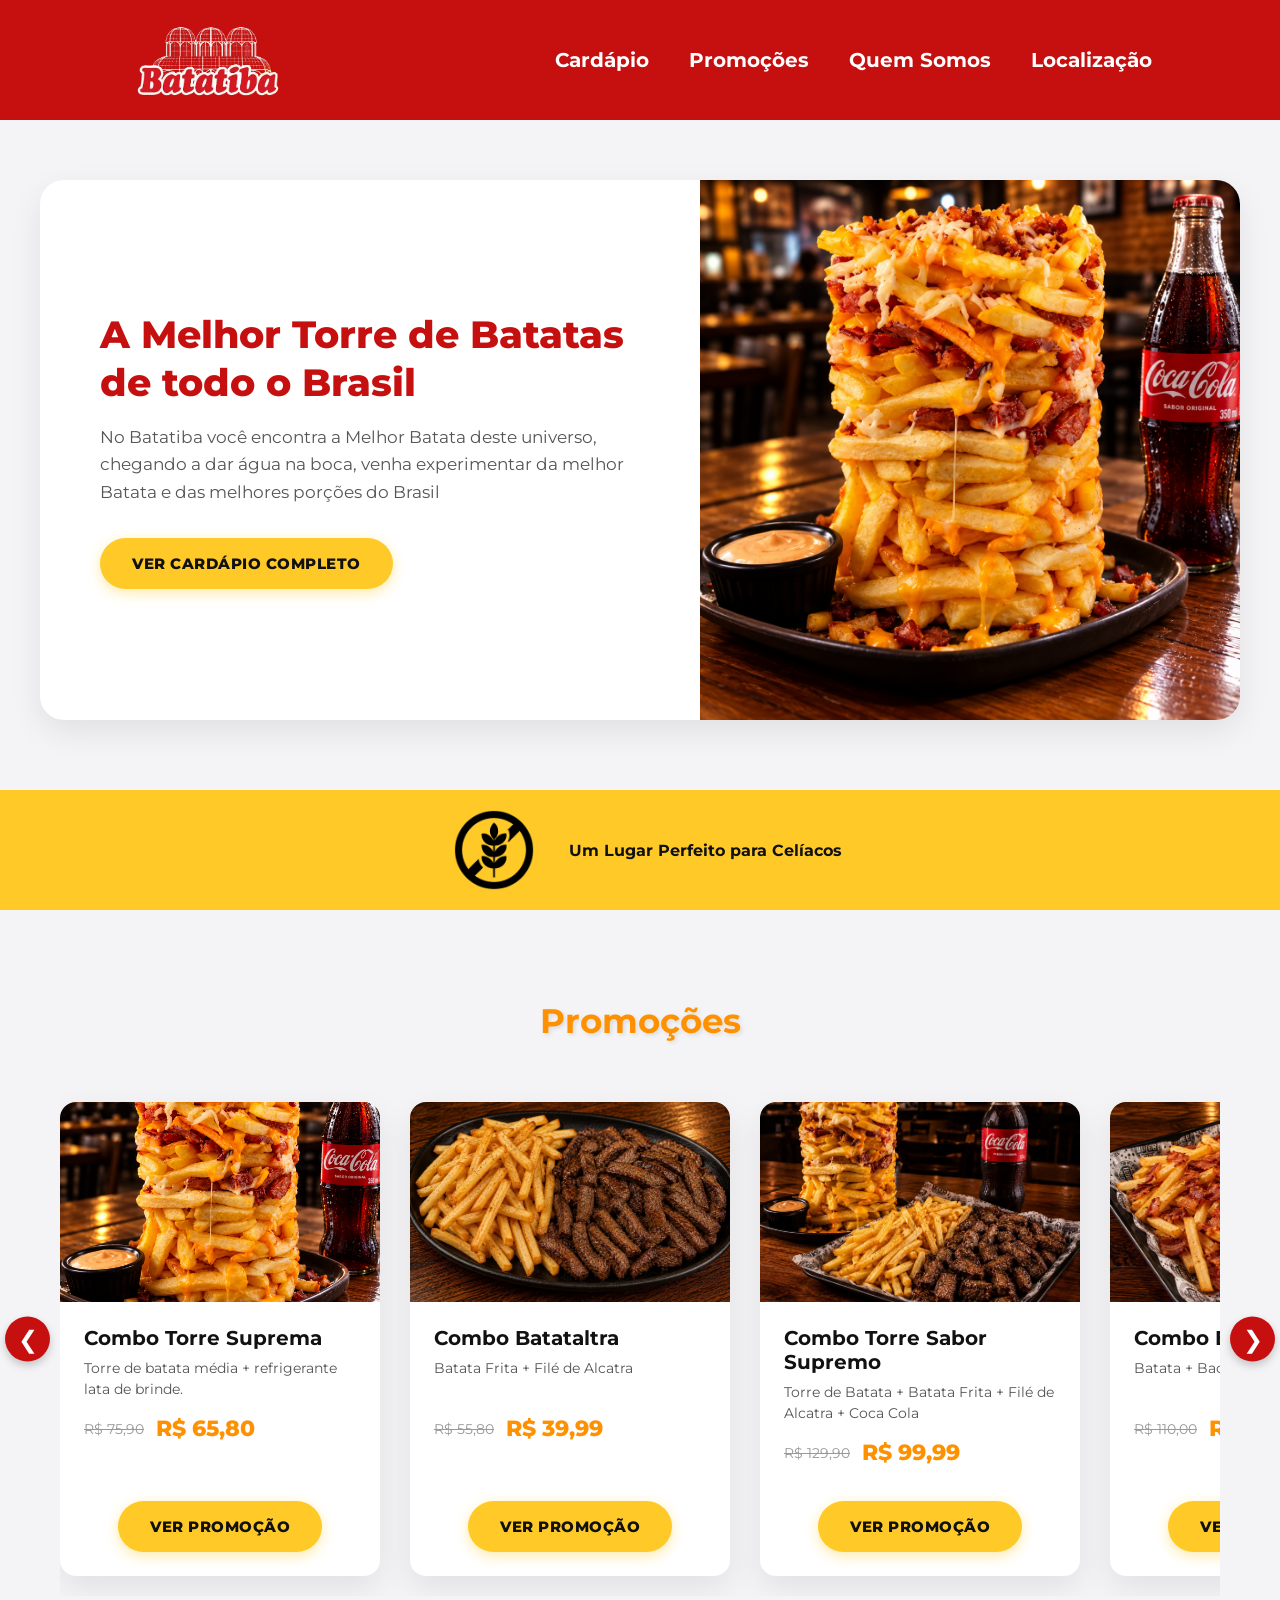
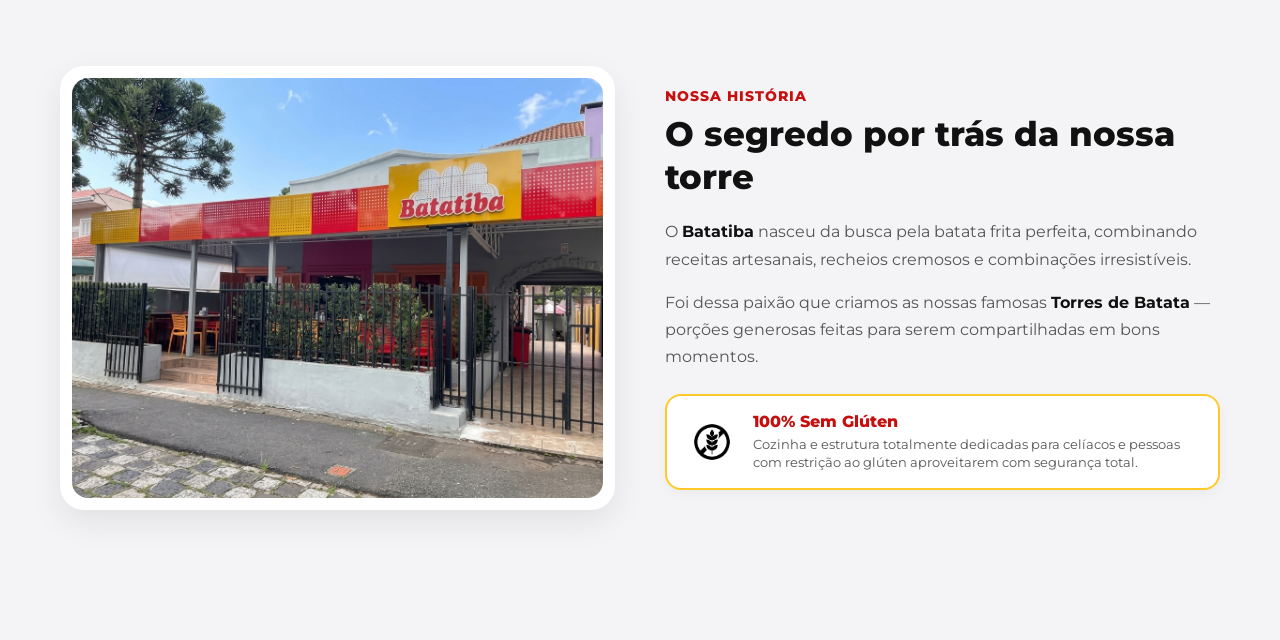
==== index.html @ 8dc12d0c "Implementei o Carrossel Infinito na Aba Promoções e Fiz o protótipo da Aba Quem Somos do Nosso Site " ====
<!DOCTYPE html>
<html lang="pt-BR">
<head>
    <meta charset="UTF-8">
    <meta name="viewport" content="width=device-width, initial-scale=1.0">
    <title>Batatiba | Restaurante</title>
    <link rel="stylesheet" href="style.css">
    <link rel="preconnect" href="https://fonts.googleapis.com">
    <link rel="preconnect" href="https://fonts.gstatic.com" crossorigin>
    <link href="https://fonts.googleapis.com/css2?family=Montserrat:ital,wght@0,100..900;1,100..900&display=swap" rel="stylesheet">
</head>
<body>

    <!-- CABEÇALHO -->
    <header class="cabecalho">
        <div class="logo">
            <img src="img/logo_Batatibasemfundo.png" alt="Logo Batatiba">
        </div>
        <nav class="categoria">
            <a href="#cardapio">Cardápio</a>
            <a href="#promocoes">Promoções</a>
            <a href="#quem-somos">Quem Somos</a>
            <a href="#localizacao">Localização</a>
        </nav>
    </header>

    <!-- CONTEÚDO PRINCIPAL -->
    <main>
        <section class="container-destaque">
            <div class="cartao-destaque">
                <div class="coluna-texto">
                    <h1>A Melhor Torre de Batatas de todo o Brasil</h1>
                    <p>No Batatiba você encontra a Melhor Batata deste universo, chegando a dar água na boca, venha experimentar da melhor Batata e das melhores porções do Brasil</p>
                    <a href="#cardapio" class="botao-acao">VER CARDÁPIO COMPLETO</a>
                </div>
                <div class="coluna-imagem">
                    <img src="img/Batata.png" alt="Torre de Batata e porções do Batatiba">
                </div>
            </div>
        </section>

        <section class="container-faixa">
            <div class="faixa">
                <div class="Selo">
                    <img src="img/gluten free.png" alt="Sem Glutén">
                </div>
                <div class="Celiaco">
                <p> Um Lugar Perfeito para Celíacos </p>
                </div>
            </div>
        </section>

       <section class="sessaoPromo" id="promocoes">
            <div class="promocao">
                <h2 class="titlePromo"> Promoções </h2>
            </div>

            <!-- NOVA ESTRUTURA DO CARROSSEL -->
            <div class="carousel-container">
                <!-- Botão Esquerdo -->
                <button class="carousel-button prev" id="prevBtn" aria-label="Promoção anterior">&#10094;</button>
                
                <!-- Janela visual (esconde o que está fora) -->
                <div class="slider-window">
                    <!-- Faixa longa que contém todos os cards -->
                    <div class="container-promocoes slider-track" id="sliderTrack">
                        
                        <!-- Card 1 -->
                        <div class="card-promo">
                            <div class="card-imagem">
                                <img src="img/Batata.png" alt="Combo Promocional">
                            </div>
                            <div class="card-conteudo">
                                <h3>Combo Torre Suprema</h3>
                                <p>Torre de batata média + refrigerante lata de brinde.</p>
                                <div class="precos">
                                    <span class="preco-antigo">R$ 75,90</span>
                                    <span class="preco-novo">R$ 65,80</span>
                                </div>
                                <div class="botao">
                                    <button class="botao-acao">Ver Promoção</button>
                                </div>
                            </div>
                        </div>

                        <!-- Card 2 -->
                        <div class="card-promo">
                            <div class="card-imagem">
                                <img src="img/Batata com Alcatra.jpeg" alt="Combo Promocional">
                            </div>
                            <div class="card-conteudo">
                                <h3>Combo Batataltra</h3>
                                <p>Batata Frita + Filé de Alcatra</p>
                                <div class="precos">
                                    <span class="preco-antigo">R$ 55,80</span>
                                    <span class="preco-novo">R$ 39,99</span>
                                </div>
                                <div class="botao">
                                    <button class="botao-acao">Ver Promoção</button>
                                </div>
                            </div>
                        </div>

                        <!-- Card 3 -->
                        <div class="card-promo">
                            <div class="card-imagem">
                                <img src="img/Torre batata e alcatra.jpeg" alt="Combo Promocional">
                            </div>
                            <div class="card-conteudo">
                                <h3>Combo Torre Sabor Supremo</h3>
                                <p>Torre de Batata + Batata Frita + Filé de Alcatra + Coca Cola</p>
                                <div class="precos">
                                    <span class="preco-antigo">R$ 129,90</span>
                                    <span class="preco-novo">R$ 99,99</span>
                                </div>
                                <div class="botao">
                                    <button class="botao-acao">Ver Promoção</button>
                                </div>
                            </div>
                        </div>

                   
                        <div class="card-promo">
                            <div class="card-imagem">
                                <img src="img/Batata com Bacon.jpeg" alt="Combo Promocional">
                            </div>
                            <div class="card-conteudo">
                                <h3>Combo Batacon </h3>
                                <p> Batata + Bacon </p>
                                <div class="precos">
                                    <span class="preco-antigo">R$ 110,00</span>
                                    <span class="preco-novo">R$ 88,00</span>
                                </div>
                                <div class="botao">
                                    <button class="botao-acao">Ver Promoção</button>
                                </div>
                            </div>
                        </div>

                           <div class="card-promo">
                            <div class="card-imagem">
                                <img src="img/Batata Crincles com Calabresa.jpeg" alt="Combo Promocional">
                            </div>
                            <div class="card-conteudo">
                                <h3>Combo Crincles Supremo </h3>
                                <p> Batata Crinkles + Calabresa </p>
                                <div class="precos">
                                    <span class="preco-antigo">R$ 78,87 </span>
                                    <span class="preco-novo">R$ 65,10</span>
                                </div>
                                <div class="botao">
                                    <button class="botao-acao">Ver Promoção</button>
                                </div>
                            </div>
                        </div>

                    </div>
                </div>

                <!-- Botão Direito -->
                <button class="carousel-button next" id="nextBtn" aria-label="Próxima promoção">&#10095;</button>
            </div>
        </section>

       <section class="secao-quem-somos" id="quem-somos">
            <div class="container-qs">
                
                <!-- Galeria / Mosaico no Estilo do Site -->
                <div class="mosaico-qs">
                    <div class="foto-principal">
                        <img src="img/lugarbatatibaa.jpg" alt="Torres de Batata Batatiba">
                    </div>
                </div>

                <!-- Bloco de Texto com Identidade do Batatiba -->
                <div class="conteudo-qs">
                    <span class="tag-subtitulo">Nossa História</span>
                    <h2>O segredo por trás da nossa torre</h2>
                    
                    <p>
                        O <strong>Batatiba</strong> nasceu da busca pela batata frita perfeita, combinando receitas artesanais, recheios cremosos e combinações irresistíveis.
                    </p>
                    
                    <p>
                        Foi dessa paixão que criamos as nossas famosas <strong>Torres de Batata</strong> — porções generosas feitas para serem compartilhadas em bons momentos.
                    </p>

                  <div class="selo-celiaco-card">
                        <div class="img-selo">
                            <img src="img/gluten free.png" alt="Selo Sem Glúten Batatiba"> <!-- ajuste o caminho da sua imagem -->
                        </div>
                        <div class="texto-selo">
                            <h4>100% Sem Glúten</h4>
                            <p>Cozinha e estrutura totalmente dedicadas para celíacos e pessoas com restrição ao glúten aproveitarem com segurança total.</p>
                        </div>
                  </div>
                </div>

            </div>
        </section>
        
    </main>

    <script src="script.js"></script>
</body>
</html>
---- style.css ----
@import url('https://fonts.googleapis.com/css2?family=Montserrat:ital,wght@0,100..900;1,100..900&display=swap');

/* Palheta de Cores*/
:root {
    --cor-principal: rgb(198, 16, 16);       /* Vermelho Batatiba */
    --cor-destaque: #ffca28;                 /* Amarelo Botão/Hover */
    --cor-destaque-escuro: #e6b825;          /* Amarelo Hover Botão */
    --cor-fundo-pagina: #f4f4f6;             /* Cinza bem claro */
    --cor-fundo-cartao: #ffffff;             /* Branco */
    --cor-texto-escuro: #111111;            /* Preto quase puro */
    --cor-texto-medio: #555555;             /* Cinza médio para textos */
    --cor-texto-claro: #ffffff;             /* Branco */
    --cor-cheddar: #ff9100;                /* Cor Cheddar*/
    --fonte-principal: 'Montserrat', sans-serif;
    --sombra-padrao: 0 12px 32px rgba(0, 0, 0, 0.08);
    --sombra-botao: 0 4px 14px rgba(255, 202, 40, 0.4);
}

/*  Configurações Principais*/
* {
    padding: 0;
    margin: 0;
    box-sizing: border-box;
    font-family: var(--fonte-principal);
}

body {
    background-color: var(--cor-fundo-pagina);
    color: var(--cor-texto-escuro);
}

/* cabeçalho do site */

.cabecalho {
    background-color: var(--cor-principal);
    height: 120px;
    display: flex;
    flex-direction: row;
    justify-content: space-between;
    align-items: center;
    padding: 0 10%;
    position: relative;
    z-index: 10;
}

/* Logo */

.logo {
    height: 160px;
    display: flex;
    align-items: center;
}

.logo img {
    height: 100%;
    width: auto;
    object-fit: contain;
}

.categoria {
    display: flex;
    gap: 40px;
    align-items: center;
}

.categoria a {
    font-size: 20px;
    font-weight: 700;
    color: var(--cor-texto-claro);
    text-decoration: none;
    line-height: 1;
    transition: color 0.2s ease, transform 0.2s ease;
    cursor: pointer;
}

.categoria a:hover {
    color: var(--cor-destaque); 
    transform: translateY(-2px);
}

main {
    padding: 60px 0px;
}

.container-destaque {
    max-width: 1200px;
    margin: 0 auto;
}

.cartao-destaque {
    background-color: var(--cor-fundo-cartao);
    border-radius: 24px;
    box-shadow: var(--sombra-padrao);
    display: flex;
    overflow: hidden;
    align-items: center;
    min-height: 480px;
    margin-bottom: 70px;
}

.coluna-texto {
    flex: 1;
    padding: 60px;
}

.coluna-texto h1 {
    font-size: 38px;
    font-weight: 800;
    color: var(--cor-principal);
    line-height: 1.25;
    margin-bottom: 18px;
}

.coluna-texto p {
    font-size: 17px;
    color: var(--cor-texto-medio);
    line-height: 1.6;
    margin-bottom: 32px;
}


.botao-acao {
    display: inline-block;
    background-color: var(--cor-destaque);
    color: var(--cor-texto-escuro);
    font-weight: 800;
    font-size: 15px;
    text-transform: uppercase;
    letter-spacing: 0.5px;
    text-decoration: none;
    padding: 16px 32px;
    border-radius: 50px;
    box-shadow: var(--sombra-botao);
    transition: background-color 0.3s ease, transform 0.2s ease, box-shadow 0.2s ease;
    border: none;
}

.botao-acao:hover {
    background-color: var(--cor-destaque-escuro);
    transform: translateY(-3px);
    box-shadow: 0 6px 20px rgba(255, 202, 40, 0.6);
}

.coluna-imagem {
    flex: 1;
    height: 100%;
    align-self: stretch;
}

.coluna-imagem img {
    width: 100%;
    height: 100%;
    object-fit: cover;
    display: block;
}

/* Faixa Sem glutén */

.container-faixa{
     background-color: var(--cor-destaque);
    
}

.faixa{
    padding: 5px 20px;
    color: #FFFFFF;
    display: flex;
    align-items: center;
    justify-content: center;
    gap: 20px;
    margin-bottom: 50px;
    
}

.Selo img {
    height: 110px;  
    width: auto;    
    display: block;
}


.Celiaco p {
    color: var(--cor-texto-escuro);
    font-weight: 700;
    margin: 0;     
}

/* Sessão Promoção*/


.promocao{
    display: flex;
    align-items: center;
    justify-content: center;
    text-align: center;
    padding: 40px 0;
}

.titlePromo{
    color: var(--cor-cheddar);
    font-size: 34px;
    text-shadow: 2px 2px 4px rgba(0, 0, 0, 0.1);
}

.container-promocoes{
    display: flex;
    justify-content: center;
    gap: 30px;
    max-width: 1200px;
    margin: 0 auto;
    padding: 0 20px;

}

.card-promo{
    background-color: var(--cor-fundo-cartao);
    border-radius: 16px;
    box-shadow: var(--sombra-padrao);
    width: 320px;
    overflow: hidden;
    transition: transform 0.3 ease;
    display: flex;
    flex-direction: column;
}

.card-promo:hover {
    transform: translateY(-8px) scale(1.02); /* Sobe 8px e cresce 2% */
    box-shadow: 0 16px 35px rgba(0, 0, 0, 0.18); /* Aumenta a sombra */
    cursor: pointer;
}

.card-promo .card-imagem img {
    transition: transform 0.4s ease;
}

.card-promo:hover .card-imagem img {
    transform: scale(1.08); 
}

@keyframes subirEAparecer {
    from {
        opacity: 0;
        transform: translateY(30px); 
    }
    to {
        opacity: 1;
        transform: translateY(0); 
    }
}

/* Aplica a animação nos cards */
.card-promo {
    animation: subirEAparecer 0.6s ease-out forwards;
}

.card-imagem{
    width: 100%;
    height: 200px;
    overflow: hidden;
}

.card-imagem img{
    width: 100%;
    height: 100%;
    object-fit: cover; 
    display: block;
}

.card-conteudo {
    padding: 24px; 
    display: flex;
    flex-direction: column;
    flex-grow: 1;
}

.card-conteudo h3 {
    font-size: 20px;
    font-weight: 700;
    margin-bottom: 8px;
    color: var(--cor-texto-escuro);
}

.card-conteudo p{
    font-size: 14px;
    color: var(--cor-texto-medio);
    line-height: 1.5;
    margin-bottom: 15px;
    min-height: 42px;
}

.botao {
    display: flex;
    align-items: center;
    justify-content: center;
    margin-top: auto; 
    padding-top: 15px;
}

.precos {
    display: flex;
    align-items: center;
    gap: 12px;       
    margin-bottom: 20px;
}

.preco-antigo {
    font-size: 14px;
    color: #999999;
    text-decoration: line-through; 
}

.preco-novo {
    font-size: 22px;
    font-weight: 800;
    color: var(--cor-cheddar); 
}

.botao{
    display: flex;
    align-items: center;
    justify-content: center;
}




/* --- Responsividade --- */
@media (max-width: 900px) {
    .cabecalho {
        flex-direction: column;
        height: auto;
        padding: 20px;
        gap: 15px;
    }

    .logo {
        height: 100px;
    }

    .categoria {
        gap: 20px;
        flex-wrap: wrap;
        justify-content: center;
    }

    .categoria a {
        font-size: 16px;
    }

    main {
        padding: 30px 15px;
    }

    .cartao-destaque {
        flex-direction: column-reverse;
        text-align: center;
    }

    .coluna-texto {
        padding: 35px 20px;
    }

    .coluna-texto h1 {
        font-size: 28px;
    }

    .coluna-texto p {
        font-size: 15px;
    }

    .coluna-imagem {
        width: 100%;
        height: 280px;
    }
}


.carousel-container {
    position: relative;
    max-width: 1280px; 
    margin: 0 auto;
    padding: 0 60px; 
}


.slider-window {
    width: 100%;
    overflow: hidden; 
    padding: 20px 0; 
}


.container-promocoes.slider-track {
    display: flex;
    justify-content: flex-start; 
    gap: 30px;
    margin: 0; 
    padding: 0;
    max-width: none; 
    transition: transform 0.5s ease-in-out;
    width: max-content; 
}


.card-promo {
    flex-shrink: 0; 
    transition: transform 0.3s ease; 
}

.carousel-button {
    position: absolute;
    top: 50%;
    transform: translateY(-50%); 
    background-color: var(--cor-principal);
    color: white;
    border: none;
    width: 45px;
    height: 45px;
    border-radius: 50%;
    font-size: 24px;
    cursor: pointer;
    z-index: 5;
    box-shadow: 0 4px 8px rgba(0,0,0,0.2);
    transition: background-color 0.3s ease, opacity 0.3s ease;
    display: flex;
    align-items: center;
    justify-content: center;
}

.carousel-button:hover {
    background-color: var(--cor-destaque);
    color: var(--cor-texto-escuro);
}
.carousel-button.prev {
    left: 5px;
}

.carousel-button.next {
    right: 5px;
}

.carousel-button:disabled {
    background-color: #ccc;
    cursor: not-allowed;
    opacity: 0.5;
}


@media (max-width: 900px) {
    .carousel-container {
        padding: 0 10px; 
    }
    
    .carousel-button {
        width: 35px;
        height: 35px;
        font-size: 18px;
    }
}

.secao-quem-somos {
    max-width: 1200px;
    margin: 70px auto;
    padding: 0 20px;
}

.container-qs {
    display: flex;
    align-items: center;
    gap: 50px;
}

/* Mosaico de Imagem no Estilo Cartão */
.mosaico-qs {
    flex: 1;
    position: relative;
}

.foto-principal {
    background-color: var(--cor-fundo-cartao);
    border-radius: 24px;
    box-shadow: var(--sombra-padrao);
    padding: 12px;
    overflow: hidden;
    transition: transform 0.3s ease;
}

.foto-principal:hover {
    transform: translateY(-5px);
}

.foto-principal img {
    width: 100%;
    height: 420px;
    object-fit: cover;
    border-radius: 16px;
    display: block;
}

/* Conteúdo de Texto */
.conteudo-qs {
    flex: 1;
}

.tag-subtitulo {
    display: inline-block;
    color: var(--cor-principal);
    font-size: 14px;
    font-weight: 800;
    text-transform: uppercase;
    letter-spacing: 1px;
    margin-bottom: 8px;
}

.conteudo-qs h2 {
    font-size: 34px;
    font-weight: 800;
    color: var(--cor-texto-escuro);
    line-height: 1.25;
    margin-bottom: 20px;
}

.conteudo-qs p {
    font-size: 16px;
    color: var(--cor-texto-medio);
    line-height: 1.7;
    margin-bottom: 16px;
}

.conteudo-qs p strong {
    color: var(--cor-texto-escuro);
}

.selo-celiaco-card {
    display: flex;
    align-items: center;
    gap: 16px;
    background-color: var(--cor-fundo-cartao);
    border: 2px solid var(--cor-destaque);
    border-radius: 16px;
    padding: 16px 20px;
    margin-top: 24px;
    box-shadow: 0 4px 12px rgba(0, 0, 0, 0.04);
}

.selo-celiaco-card .img-selo img {
    height: 50px;
    width: auto;
    display: block;
}

.selo-celiaco-card h4 {
    font-size: 16px;
    font-weight: 800;
    color: var(--cor-principal);
    margin-bottom: 4px;
}

.selo-celiaco-card p {
    font-size: 13px;
    color: var(--cor-texto-medio);
    margin: 0;
    line-height: 1.4;
}

/* Responsividade */
@media (max-width: 900px) {
    .container-qs {
        flex-direction: column;
        gap: 30px;
    }

    .foto-principal img {
        height: 280px;
    }

    .conteudo-qs h2 {
        font-size: 28px;
    }
}
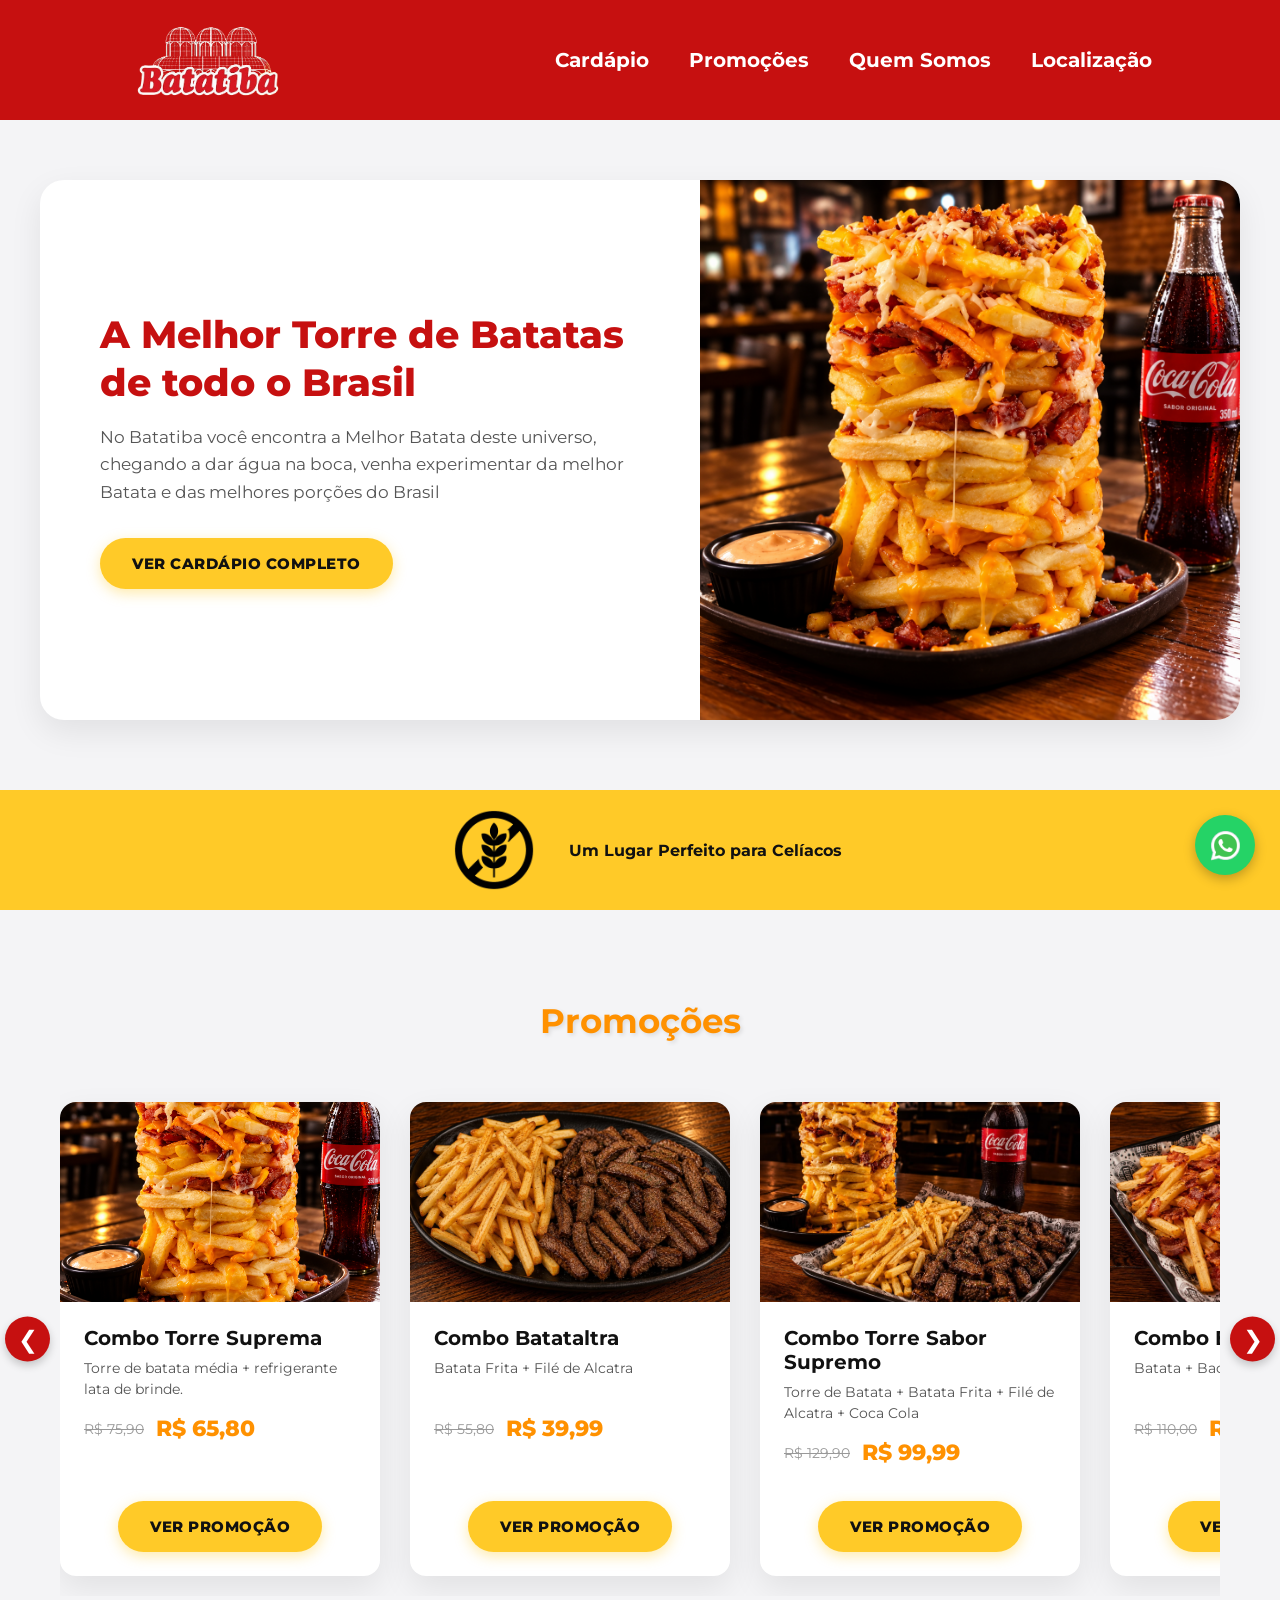
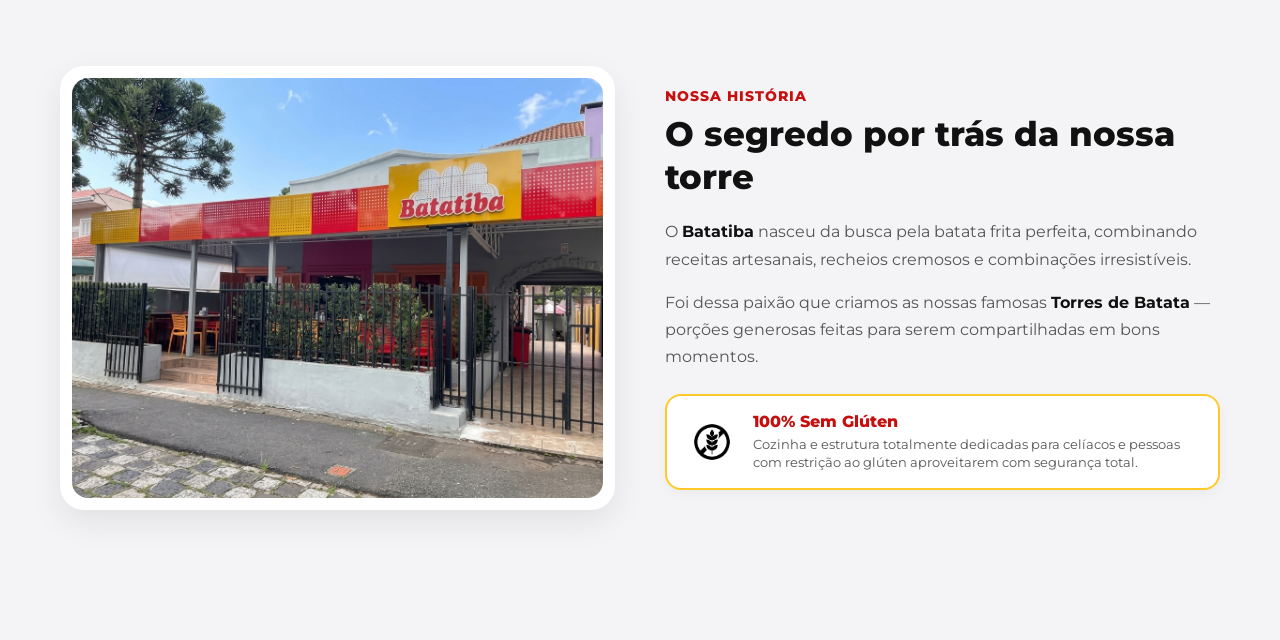
==== commit 4ccc085f: "Implementei o Botão whatsapp fixo na tela" ====
--- a/index.html
+++ b/index.html
@@ -164,15 +164,12 @@
 
        <section class="secao-quem-somos" id="quem-somos">
             <div class="container-qs">
-                
-                <!-- Galeria / Mosaico no Estilo do Site -->
                 <div class="mosaico-qs">
                     <div class="foto-principal">
                         <img src="img/lugarbatatibaa.jpg" alt="Torres de Batata Batatiba">
                     </div>
                 </div>
 
-                <!-- Bloco de Texto com Identidade do Batatiba -->
                 <div class="conteudo-qs">
                     <span class="tag-subtitulo">Nossa História</span>
                     <h2>O segredo por trás da nossa torre</h2>
@@ -201,6 +198,15 @@
         
     </main>
 
+    <a href="https://wa.me/55NUMERODOWHATSAPP?text=Olá!%20Gostaria%20de%20fazer%20um%20pedido." 
+       class="btn-whatsapp-flutuante" 
+       target="_blank" 
+       rel="noopener noreferrer"
+       aria-label="Fazer pedido pelo WhatsApp">
+        <!-- Você pode colocar uma imagem do ícone do WhatsApp ou um texto aqui -->
+        <img src="img/whatssap.png" alt="WhatsApp">
+    </a>
+
     <script src="script.js"></script>
 </body>
 </html>
--- a/style.css
+++ b/style.css
@@ -577,4 +577,34 @@
     .conteudo-qs h2 {
         font-size: 28px;
     }
+}
+
+
+/* Botão Fixo do Whatssap*/
+
+.btn-whatsapp-flutuante{
+    position: fixed;
+    bottom: 25px;
+    right: 25px;
+    width: 60px;
+    height: 60px;
+    background-color: #25d366;
+    border-radius: 50%;
+    display: flex;
+    align-items: center;
+    justify-content: center;
+    box-shadow: 0 4px 12px rgba(0, 0, 0, 0.25);
+    z-index: 9999;
+    transition: transform 0.3s ease, box-shadow 0.3 ease;
+}
+
+.btn-whatsapp-flutuante:hover{
+    transform: sacle(1.1);
+    box-shadow: 0 6px 16px rgba(0, 0, 0, 0.35);
+}
+
+.btn-whatsapp-flutuante img{
+    width: 35px;
+    height: 35px;
+    object-fit: contain;
 }
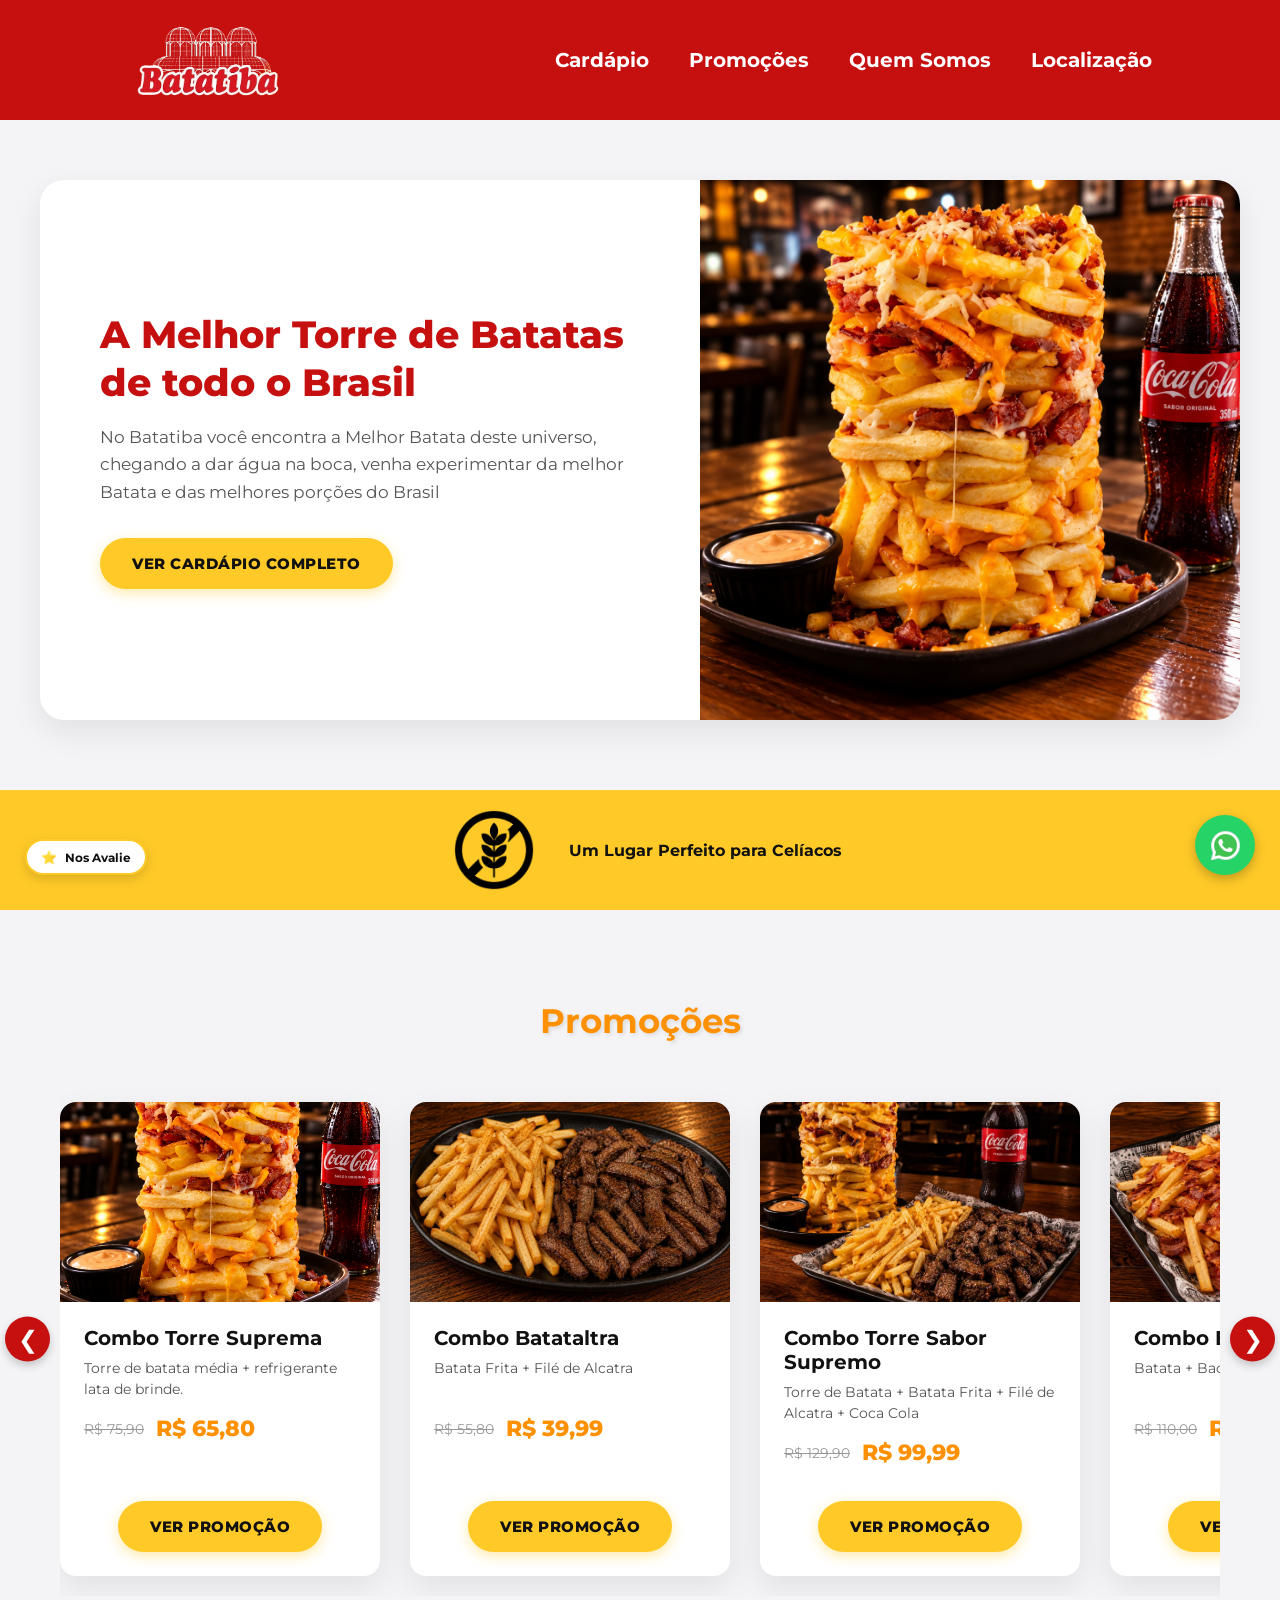
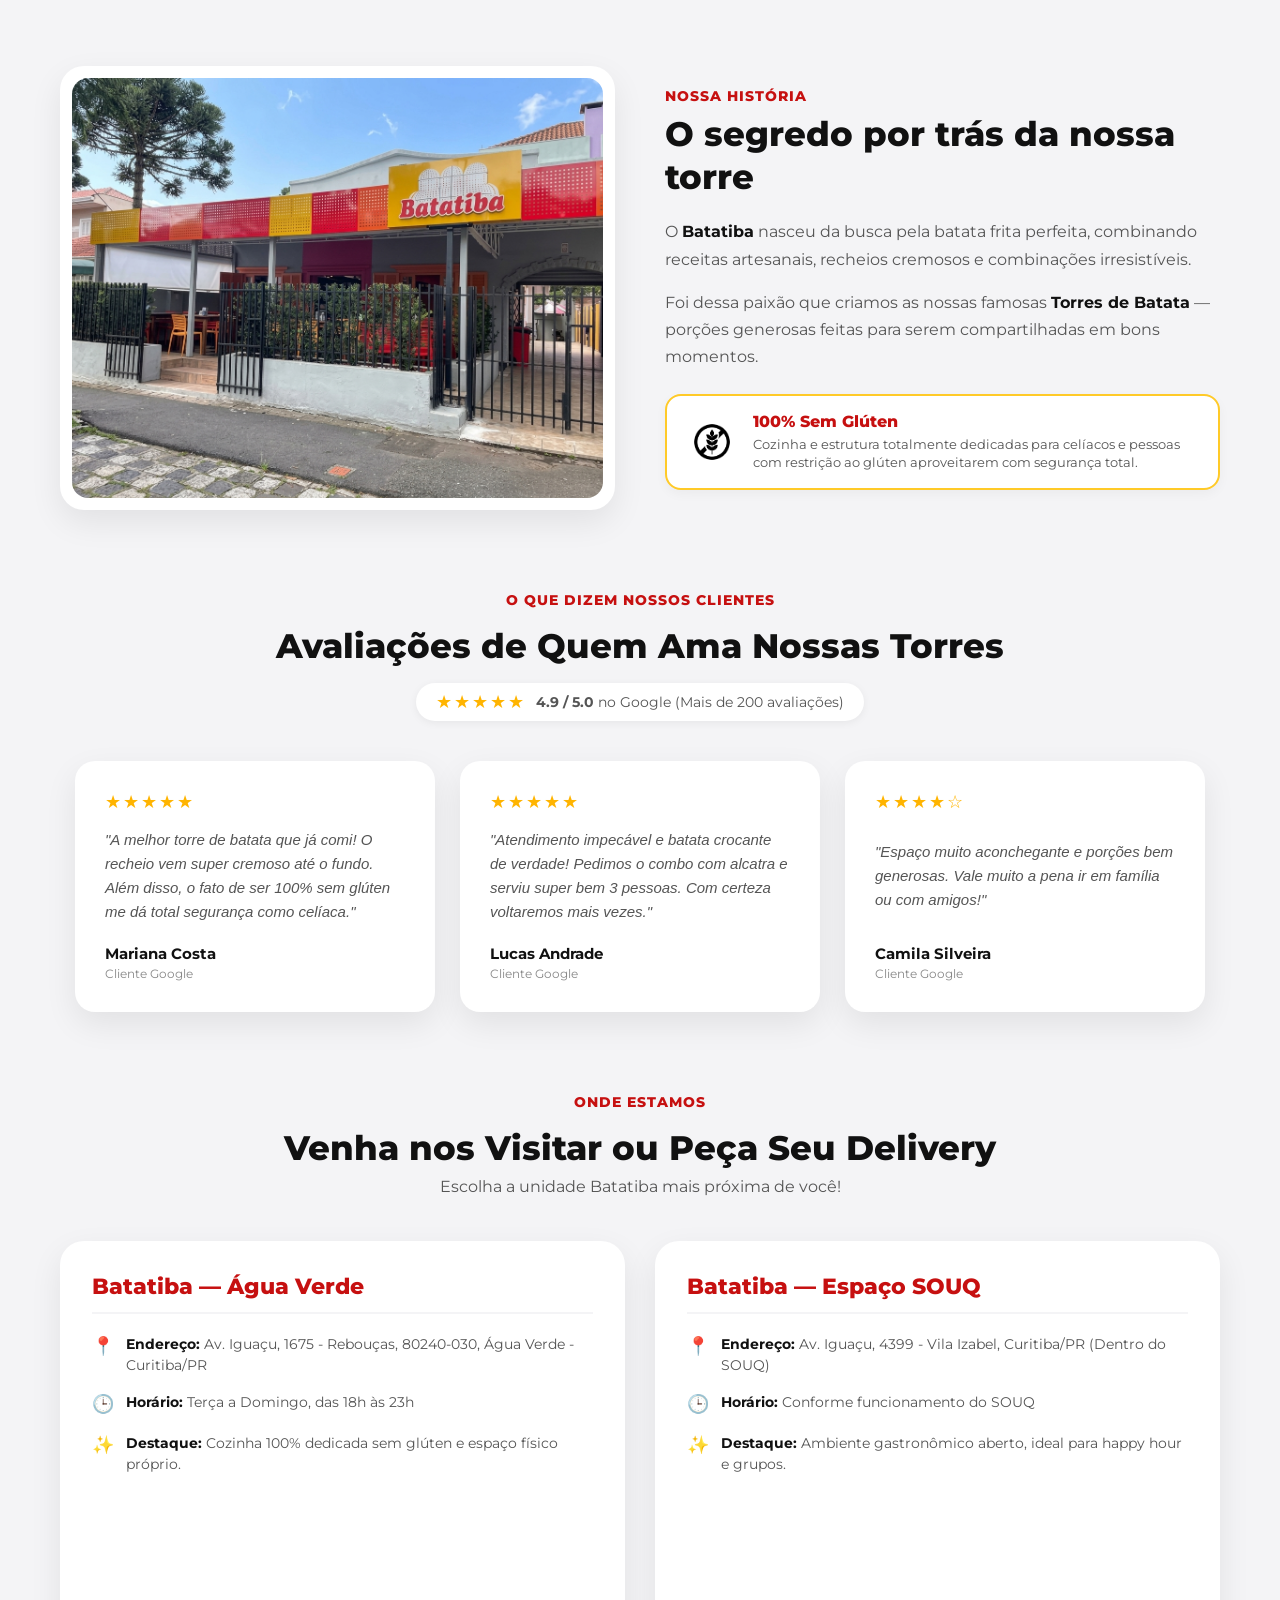
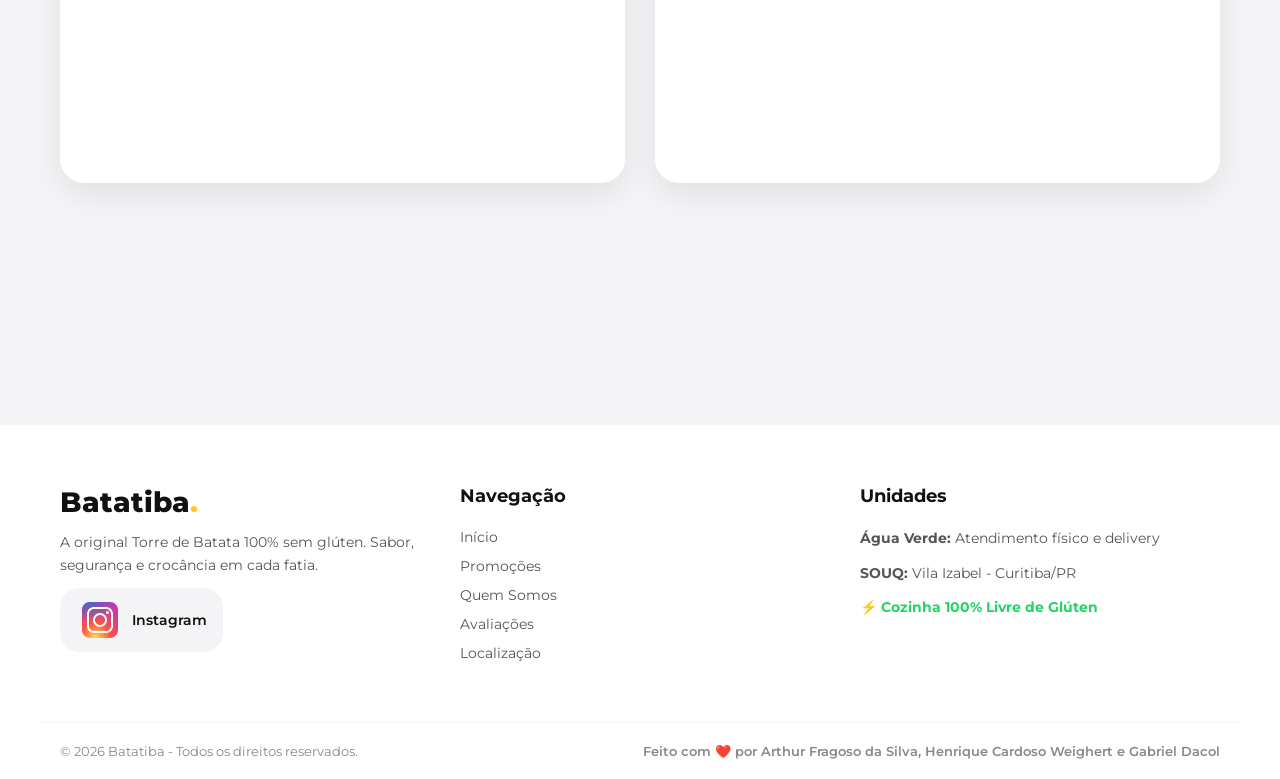
==== commit 529b97ed: "Finalizei os Botões Nos Avalie, e Whatsapp, Fiz a Parti de Avaliações e Depoimentos, e a Aba Localiz" ====
--- a/index.html
+++ b/index.html
@@ -195,6 +195,117 @@
 
             </div>
         </section>
+
+        <!-- SEÇÃO AVALIAÇÕES E DEPOIMENTOS -->
+        <section class="secao-avaliacoes" id="avaliacoes">
+            <div class="container-avaliacoes">
+                <div class="cabecalho-avaliacoes">
+                    <span class="tag-subtitulo">O Que Dizem Nossos Clientes</span>
+                    <h2>Avaliações de Quem Ama Nossas Torres</h2>
+                    <div class="nota-google">
+                        <span class="estrelas-geral">★★★★★</span>
+                        <p><strong>4.9 / 5.0</strong> no Google (Mais de 200 avaliações)</p>
+                    </div>
+                </div>
+
+                <div class="cards-depoimentos">
+                    <!-- Card 1 -->
+                    <div class="card-depoimento">
+                        <div class="estrelas">★★★★★</div>
+                        <p class="comentario">"A melhor torre de batata que já comi! O recheio vem super cremoso até o fundo. Além disso, o fato de ser 100% sem glúten me dá total segurança como celíaca."</p>
+                        <div class="autor-info">
+                            <strong>Mariana Costa</strong>
+                            <span>Cliente Google</span>
+                        </div>
+                    </div>
+
+                    <!-- Card 2 -->
+                    <div class="card-depoimento">
+                        <div class="estrelas">★★★★★</div>
+                        <p class="comentario">"Atendimento impecável e batata crocante de verdade! Pedimos o combo com alcatra e serviu super bem 3 pessoas. Com certeza voltaremos mais vezes."</p>
+                        <div class="autor-info">
+                            <strong>Lucas Andrade</strong>
+                            <span>Cliente Google</span>
+                        </div>
+                    </div>
+
+                    <!-- Card 3 -->
+                    <div class="card-depoimento">
+                        <div class="estrelas">★★★★☆</div>
+                        <p class="comentario">"Espaço muito aconchegante e porções bem generosas. Vale muito a pena ir em família ou com amigos!"</p>
+                        <div class="autor-info">
+                            <strong>Camila Silveira</strong>
+                            <span>Cliente Google</span>
+                        </div>
+                    </div>
+                </div>
+            </div>
+        </section>
+
+
+        <section class="secao-localizacao" id="localizacao">
+            <div class="container-localizacao">
+                <div class="cabecalho-localizacao">
+                    <span class="tag-subtitulo">Onde Estamos</span>
+                    <h2>Venha nos Visitar ou Peça Seu Delivery</h2>
+                    <p>Escolha a unidade Batatiba mais próxima de você!</p>
+                </div>
+
+                <div class="grid-unidades">
+                    
+                    <!-- Unidade 1: Água Verde -->
+                    <div class="card-unidade">
+                        <h3>Batatiba — Água Verde</h3>
+                        
+                        <div class="info-item">
+                            <span class="icone">📍</span>
+                            <p><strong>Endereço:</strong> Av. Iguaçu, 1675 - Rebouças, 80240-030, Água Verde - Curitiba/PR</p>
+                        </div>
+
+                        <div class="info-item">
+                            <span class="icone">🕒</span>
+                            <p><strong>Horário:</strong> Terça a Domingo, das 18h às 23h</p>
+                        </div>
+
+                        <div class="info-item">
+                            <span class="icone">✨</span>
+                            <p><strong>Destaque:</strong> Cozinha 100% dedicada sem glúten e espaço físico próprio.</p>
+                        </div>
+
+                        <!-- Mapa da Unidade Água Verde -->
+                        <div class="mapa-container">
+                            <iframe src="https://www.google.com/maps/embed?pb=!1m18!1m12!1m3!1d3602.781292314027!2d-49.27995272482791!3d-25.445574477551904!2m3!1f0!2f0!3f0!3m2!1i1024!2i768!4f13.1!3m3!1m2!1s0x94dce5a520b3f975%3A0x2b393187fb775075!2sBatatiba%20Agua%20Verde!5e0!3m2!1spt-BR!2sbr!4v1787085046479!5m2!1spt-BR!2sbr" width="600" height="450" style="border:0;" allowfullscreen="" loading="lazy" referrerpolicy="strict-origin-when-cross-origin"></iframe>
+                        </div>
+                    </div>
+
+                    <!-- Unidade 2: SOUQ -->
+                    <div class="card-unidade">
+                        <h3>Batatiba — Espaço SOUQ</h3>
+                        
+                        <div class="info-item">
+                            <span class="icone">📍</span>
+                            <p><strong>Endereço:</strong> Av. Iguaçu, 4399 - Vila Izabel, Curitiba/PR (Dentro do SOUQ)</p>
+                        </div>
+
+                        <div class="info-item">
+                            <span class="icone">🕒</span>
+                            <p><strong>Horário:</strong> Conforme funcionamento do SOUQ</p>
+                        </div>
+
+                        <div class="info-item">
+                            <span class="icone">✨</span>
+                            <p><strong>Destaque:</strong> Ambiente gastronômico aberto, ideal para happy hour e grupos.</p>
+                        </div>
+
+                        <!-- Mapa da Unidade SOUQ -->
+                        <div class="mapa-container">
+                            <iframe src="https://www.google.com/maps/embed?pb=!1m18!1m12!1m3!1d3602.502054226926!2d-49.30535122482747!3d-25.45490597754589!2m3!1f0!2f0!3f0!3m2!1i1024!2i768!4f13.1!3m3!1m2!1s0x94dce2ee1b410ca9%3A0x493b89f89475e257!2sBatatiba%20Souq!5e0!3m2!1spt-BR!2sbr!4v1787085110261!5m2!1spt-BR!2sbr" width="600" height="450" style="border:0;" allowfullscreen="" loading="lazy" referrerpolicy="strict-origin-when-cross-origin"></iframe>
+                        </div>
+                    </div>
+
+                </div>
+            </div>
+        </section>
         
     </main>
 
@@ -207,6 +318,60 @@
         <img src="img/whatssap.png" alt="WhatsApp">
     </a>
 
+    <a href="https://maps.app.goo.gl/kwvX1YEiJUHW1xpu6" 
+        class="btn-avaliacao-flutuante" 
+        target="_blank" 
+        rel="noopener noreferrer"
+        aria-label="Deixe sua avaliação no Google">
+        <span class="icone-estrela">⭐</span>
+        <span class="texto-btn"> Nos Avalie</span>
+    </a>
+
+    <!-- RODAPÉ DO SITE -->
+    <footer class="rodape-site">
+        <div class="container-rodape">
+            
+            <!-- Coluna 1: Marca & Sobre -->
+            <div class="coluna-rodape sobre-marca">
+                <h3 class="logo-rodape">Batatiba<span>.</span></h3>
+                <p>A original Torre de Batata 100% sem glúten. Sabor, segurança e crocância em cada fatia.</p>
+                <div class="redes-sociais">
+                    <a href="https://www.instagram.com/batatibafood/" target="_blank" rel="noopener noreferrer" aria-label="Instagram do Batatiba">
+                        <img src="img/Instagram.png" alt=""> Instagram
+                    </a>
+                </div>
+            </div>
+
+            <!-- Coluna 2: Links Rápidos de Navegação -->
+            <div class="coluna-rodape">
+                <h4>Navegação</h4>
+                <ul class="links-rodape">
+                    <li><a href="#inicio">Início</a></li>
+                    <li><a href="#promocoes">Promoções</a></li>
+                    <li><a href="#quem-somos">Quem Somos</a></li>
+                    <li><a href="#avaliacoes">Avaliações</a></li>
+                    <li><a href="#localizacao">Localização</a></li>
+                </ul>
+            </div>
+
+            <!-- Coluna 3: Unidades & Atendimento -->
+            <div class="coluna-rodape">
+                <h4>Unidades</h4>
+                <p><strong>Água Verde:</strong> Atendimento físico e delivery</p>
+                <p><strong>SOUQ:</strong> Vila Izabel - Curitiba/PR</p>
+                <p class="destaque-gluten">⚡ Cozinha 100% Livre de Glúten</p>
+            </div>
+
+        </div>
+
+        <!-- Linha de Direitos Autorais / Assinatura -->
+        <div class="rodape-direitos">
+            <p>&copy; 2026 Batatiba - Todos os direitos reservados.</p>
+            <p class="creditos-dev">Feito com ❤️ por Arthur Fragoso da Silva,  Henrique Cardoso Weighert e Gabriel Dacol</p>
+        </div>
+    </footer>
+
+
     <script src="script.js"></script>
 </body>
 </html>
--- a/style.css
+++ b/style.css
@@ -599,7 +599,7 @@
 }
 
 .btn-whatsapp-flutuante:hover{
-    transform: sacle(1.1);
+    transform: scale(1.1);
     box-shadow: 0 6px 16px rgba(0, 0, 0, 0.35);
 }
 
@@ -607,4 +607,408 @@
     width: 35px;
     height: 35px;
     object-fit: contain;
+}
+
+.btn-avaliacao-flutuante {
+    position: fixed;
+    bottom: 25px;
+    left: 25px;
+    background-color: var(--cor-fundo-cartao);
+    color: var(--cor-texto-escuro);
+    border: 2px solid var(--cor-destaque);
+    padding: 8px 14px;
+    border-radius: 50px;
+    display: flex;
+    align-items: center;
+    gap: 8px;
+    text-decoration: none;
+    font-weight: 700;
+    font-size: 12px;
+    box-shadow: 0 4px 12px rgba(0, 0, 0, 0.15);
+    z-index: 9999;
+    transition: transform 0.3s ease, box-shadow 0.3s ease, background-color 0.3s ease;
+}
+
+.btn-avaliacao-flutuante:hover {
+    transform: translateY(-3px) scale(1.03);
+    box-shadow: 0 6px 18px rgba(0, 0, 0, 0.2);
+    background-color: var(--cor-destaque);
+}
+
+.btn-avaliacao-flutuante .icone-estrela {
+    font-size: 13px;
+}
+
+/* Oculta o texto em telas muito pequenas para não poluir */
+@media (max-width: 480px) {
+    .btn-avaliacao-flutuante .texto-btn {
+        display: none;
+    }
+    .btn-avaliacao-flutuante {
+        padding: 12px;
+        border-radius: 50%;
+    }
+
+}
+
+
+/* Seção Avaliações */
+.secao-avaliacoes {
+    max-width: 1200px;
+    margin: 80px auto;
+    padding: 0 20px;
+    text-align: center;
+}
+
+.cabecalho-avaliacoes {
+    margin-bottom: 40px;
+}
+
+.cabecalho-avaliacoes h2 {
+    font-size: 34px;
+    font-weight: 800;
+    color: var(--cor-texto-escuro);
+    margin: 8px 0 16px 0;
+}
+
+.nota-google {
+    display: inline-flex;
+    align-items: center;
+    gap: 10px;
+    background-color: var(--cor-fundo-cartao);
+    padding: 8px 20px;
+    border-radius: 30px;
+    box-shadow: 0 2px 8px rgba(0,0,0,0.06);
+}
+
+.estrelas-geral, .estrelas {
+    color: #ffb400;
+    font-size: 18px;
+    letter-spacing: 2px;
+}
+
+.nota-google p {
+    font-size: 14px;
+    color: var(--cor-texto-medio);
+    margin: 0;
+}
+
+/* Cards de Depoimento */
+.cards-depoimentos {
+    display: flex;
+    gap: 25px;
+    justify-content: center;
+    flex-wrap: wrap;
+}
+
+.card-depoimento {
+    background-color: var(--cor-fundo-cartao);
+    padding: 30px;
+    border-radius: 20px;
+    box-shadow: var(--sombra-padrao);
+    flex: 1;
+    min-width: 280px;
+    max-width: 360px;
+    text-align: left;
+    display: flex;
+    flex-direction: column;
+    justify-content: space-between;
+    transition: transform 0.3s ease;
+}
+
+.card-depoimento:hover {
+    transform: translateY(-5px);
+}
+
+.card-depoimento .comentario {
+    font-size: 15px;
+    color: var(--cor-texto-medio);
+    line-height: 1.6;
+    margin: 15px 0 20px 0;
+    font-style: italic;
+}
+
+.autor-info strong {
+    display: block;
+    color: var(--cor-texto-escuro);
+    font-size: 15px;
+}
+
+.autor-info span {
+    font-size: 12px;
+    color: #888;
+}
+
+@media (max-width: 900px) {
+    .cards-depoimentos {
+        flex-direction: column;
+        align-items: center;
+    }
+
+    .card-depoimento {
+        width: 100%;
+        max-width: 100%;
+    }
+}
+
+
+
+
+/* ==========================================
+   SEÇÃO LOCALIZAÇÃO (DUAS UNIDADES)
+   ========================================== */
+
+.secao-localizacao {
+    max-width: 1200px;
+    margin: 80px auto;
+    padding: 0 20px;
+}
+
+.cabecalho-localizacao {
+    text-align: center;
+    margin-bottom: 45px;
+}
+
+.cabecalho-localizacao h2 {
+    font-size: 34px;
+    font-weight: 800;
+    color: var(--cor-texto-escuro);
+    margin: 8px 0;
+}
+
+.cabecalho-localizacao p {
+    font-size: 16px;
+    color: var(--cor-texto-medio);
+}
+
+/* Grid com as duas unidades */
+.grid-unidades {
+    display: flex;
+    gap: 30px;
+    justify-content: center;
+}
+
+/* Card Individual de Unidade */
+.card-unidade {
+    background-color: var(--cor-fundo-cartao);
+    border-radius: 24px;
+    padding: 32px;
+    box-shadow: var(--sombra-padrao);
+    flex: 1;
+    display: flex;
+    flex-direction: column;
+    justify-content: space-between;
+    transition: transform 0.3s ease, box-shadow 0.3s ease;
+}
+
+.card-unidade:hover {
+    transform: translateY(-5px);
+    box-shadow: 0 16px 35px rgba(0, 0, 0, 0.12);
+}
+
+.card-unidade h3 {
+    font-size: 22px;
+    font-weight: 800;
+    color: var(--cor-principal);
+    margin-bottom: 20px;
+    border-bottom: 2px solid var(--cor-fundo-pagina);
+    padding-bottom: 12px;
+}
+
+/* Itens de Informação (Endereço, Horário, Destaque) */
+.info-item {
+    display: flex;
+    align-items: flex-start;
+    gap: 12px;
+    margin-bottom: 16px;
+}
+
+.info-item .icone {
+    font-size: 18px;
+    line-height: 1.4;
+}
+
+.info-item p {
+    font-size: 14px;
+    color: var(--cor-texto-medio);
+    line-height: 1.5;
+    margin: 0;
+}
+
+.info-item p strong {
+    color: var(--cor-texto-escuro);
+}
+
+/* Container e Ajuste do Mapa (iframe do Google Maps) */
+.mapa-container {
+    margin-top: 20px;
+    width: 100%;
+    height: 240px;
+    border-radius: 16px;
+    overflow: hidden;
+}
+
+.mapa-container iframe {
+    width: 100%;
+    height: 100%;
+    border: 0;
+    border-radius: 16px;
+}
+
+/* Responsividade (Telas menores e Celulares) */
+@media (max-width: 900px) {
+    .grid-unidades {
+        flex-direction: column;
+        gap: 25px;
+    }
+
+    .cabecalho-localizacao h2 {
+        font-size: 28px;
+    }
+
+    .card-unidade {
+        padding: 24px;
+    }
+}
+
+
+/* ==========================================
+   ESTILOS DO RODAPÉ (FOOTER)
+   ========================================== */
+
+.rodape-site {
+    background-color: var(--cor-fundo-cartao);
+    border-top: 2px solid var(--cor-fundo-pagina);
+    padding-top: 60px;
+    margin-top: 100px;
+}
+
+.container-rodape {
+    max-width: 1200px;
+    margin: 0 auto;
+    padding: 0 20px;
+    display: flex;
+    justify-content: space-between;
+    gap: 40px;
+    flex-wrap: wrap;
+}
+
+.coluna-rodape {
+    flex: 1;
+    min-width: 240px;
+}
+
+/* Estilo da Marca/Logo no Rodapé */
+.logo-rodape {
+    font-size: 28px;
+    font-weight: 800;
+    color: var(--cor-texto-escuro);
+    margin-bottom: 12px;
+}
+
+.logo-rodape span {
+    color: var(--cor-destaque);
+}
+
+.coluna-rodape p {
+    font-size: 14px;
+    color: var(--cor-texto-medio);
+    line-height: 1.6;
+    margin-bottom: 12px;
+}
+
+.destaque-gluten {
+    color: #25d366 !important;
+    font-weight: 700;
+    margin-top: 10px;
+}
+
+/* Títulos das Colunas */
+.coluna-rodape h4 {
+    font-size: 18px;
+    font-weight: 700;
+    color: var(--cor-texto-escuro);
+    margin-bottom: 20px;
+    position: relative;
+}
+
+/* Links Rápidos */
+.links-rodape {
+    list-style: none;
+    padding: 0;
+    margin: 0;
+}
+
+.links-rodape li {
+    margin-bottom: 10px;
+}
+
+.links-rodape a {
+    color: var(--cor-texto-medio);
+    text-decoration: none;
+    font-size: 14px;
+    transition: color 0.3s ease;
+}
+
+.links-rodape a:hover {
+    color: var(--cor-destaque);
+}
+
+/* Redes Sociais */
+.redes-sociais a {
+    display: inline-flex;
+    align-items: center;
+    gap: 8px;
+    background-color: var(--cor-fundo-pagina);
+    color: var(--cor-texto-escuro);
+    padding: 8px 16px;
+    border-radius: 20px;
+    text-decoration: none;
+    font-size: 14px;
+    font-weight: 600;
+    transition: background-color 0.3s ease, transform 0.3s ease;
+}
+
+.redes-sociais a:hover {
+    background-color: var(--cor-destaque);
+    transform: translateY(-2px);
+}
+
+/* Linha de Direitos e Créditos */
+.rodape-direitos {
+    margin-top: 50px;
+    padding: 20px;
+    border-top: 1px solid var(--cor-fundo-pagina);
+    text-align: center;
+    display: flex;
+    justify-content: space-between;
+    align-items: center;
+    max-width: 1200px;
+    margin-left: auto;
+    margin-right: auto;
+    flex-wrap: wrap;
+    gap: 10px;
+}
+
+.rodape-direitos p {
+    font-size: 13px;
+    color: #888;
+    margin: 0;
+}
+
+.creditos-dev {
+    font-weight: 600;
+}
+
+/* Responsividade do Rodapé */
+@media (max-width: 768px) {
+    .container-rodape {
+        flex-direction: column;
+        gap: 30px;
+    }
+
+    .rodape-direitos {
+        flex-direction: column;
+        text-align: center;
+    }
 }
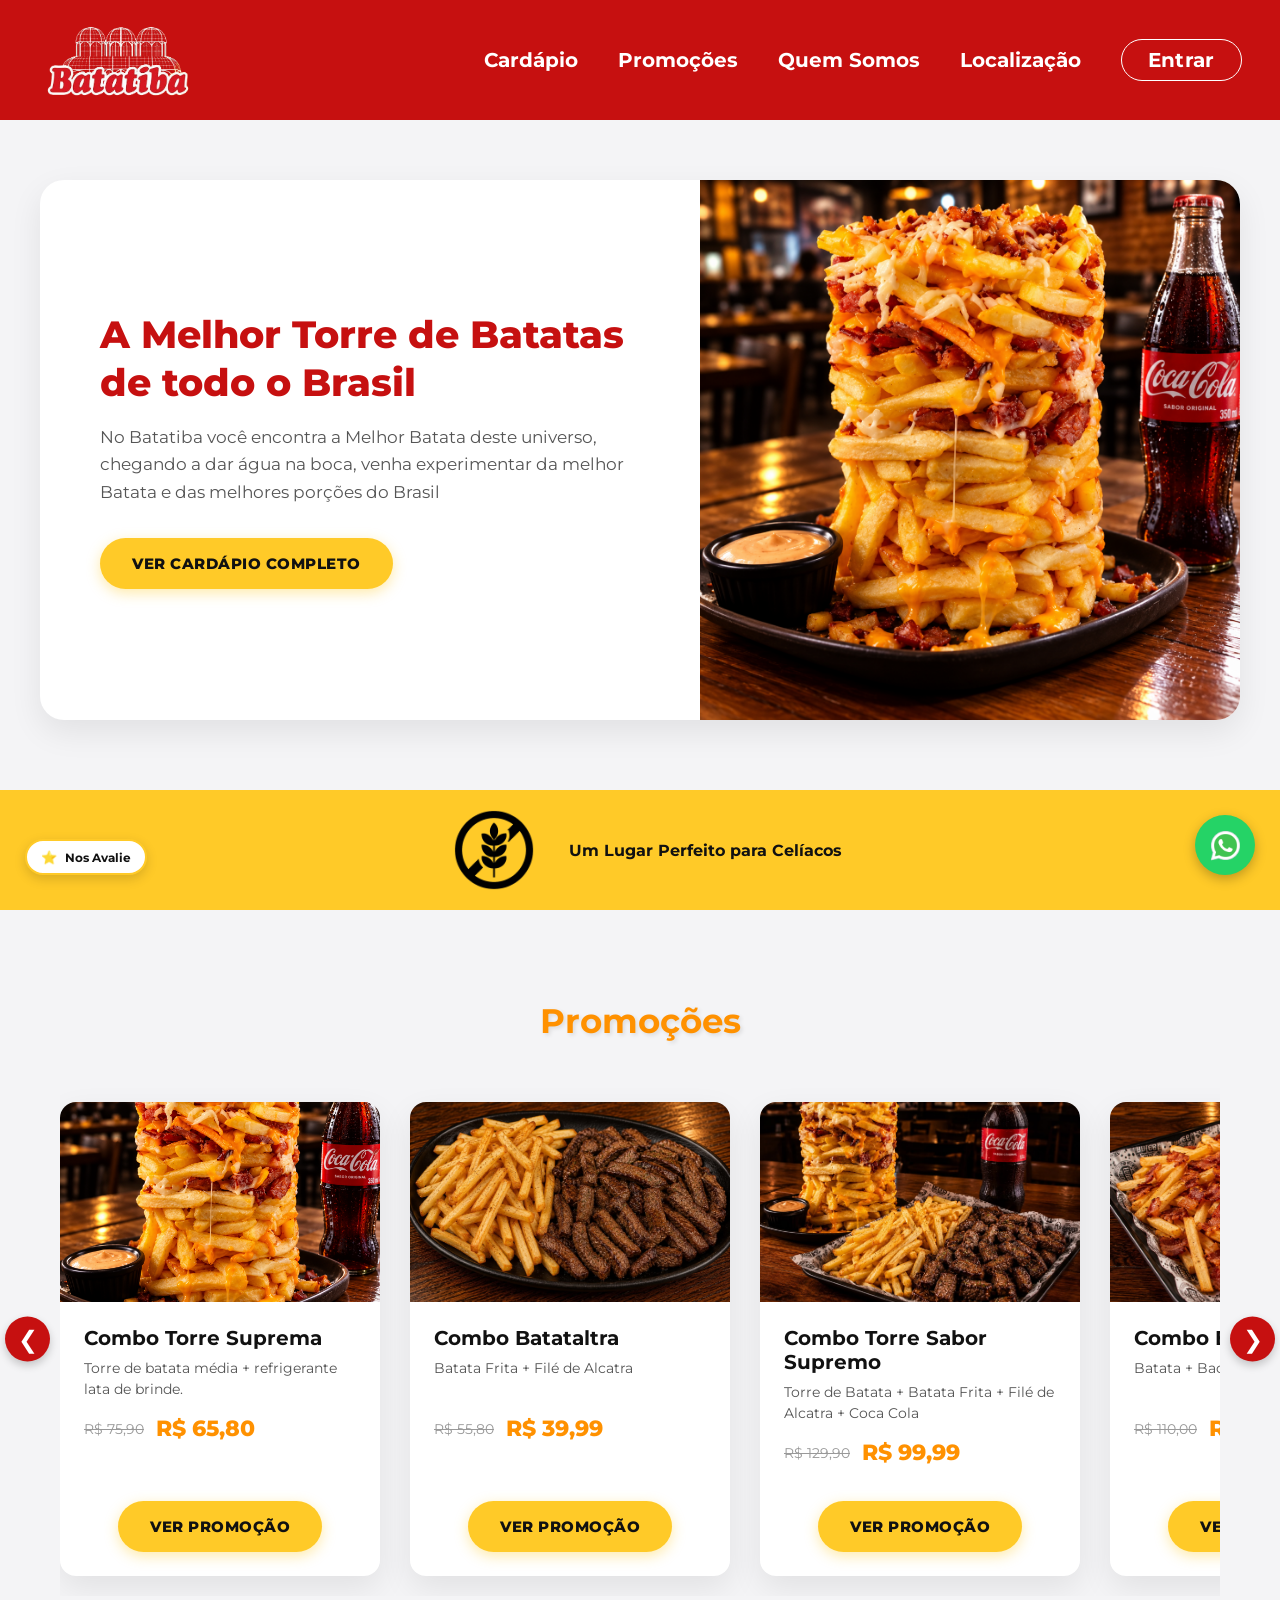
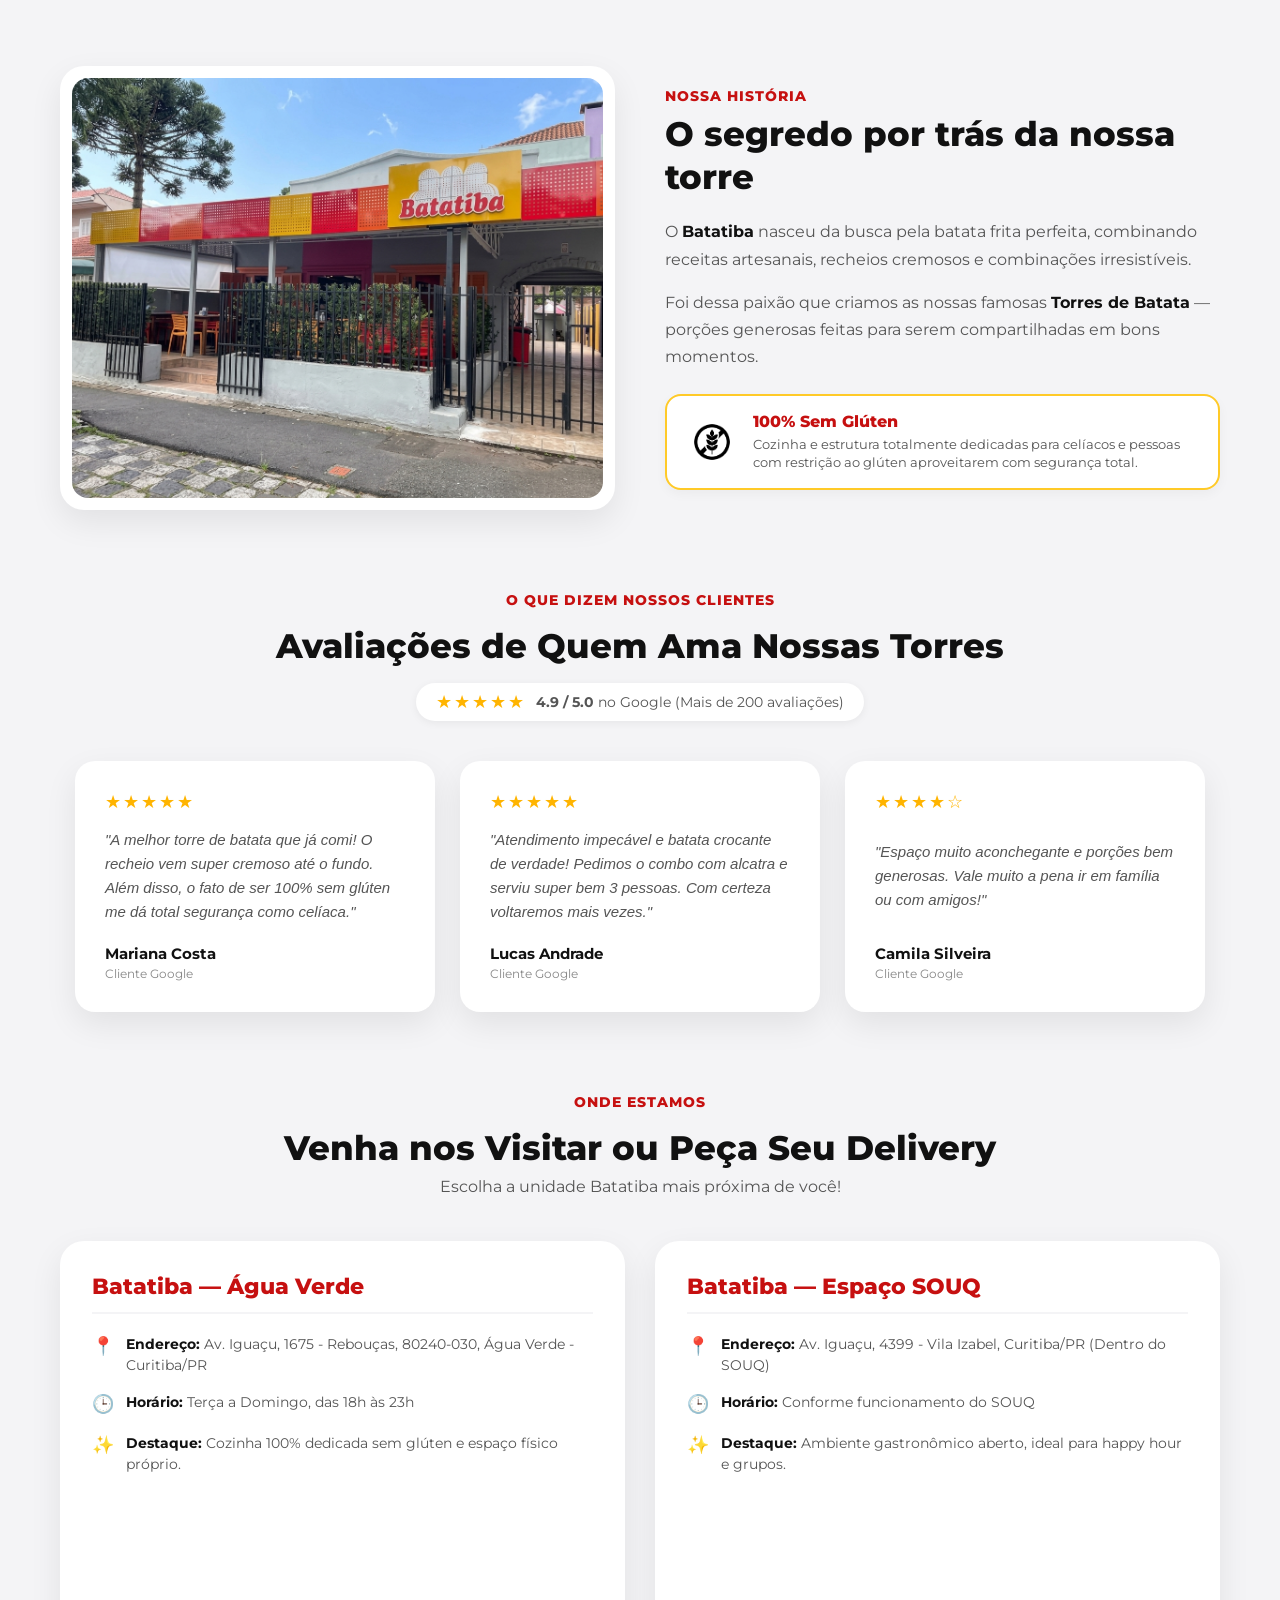
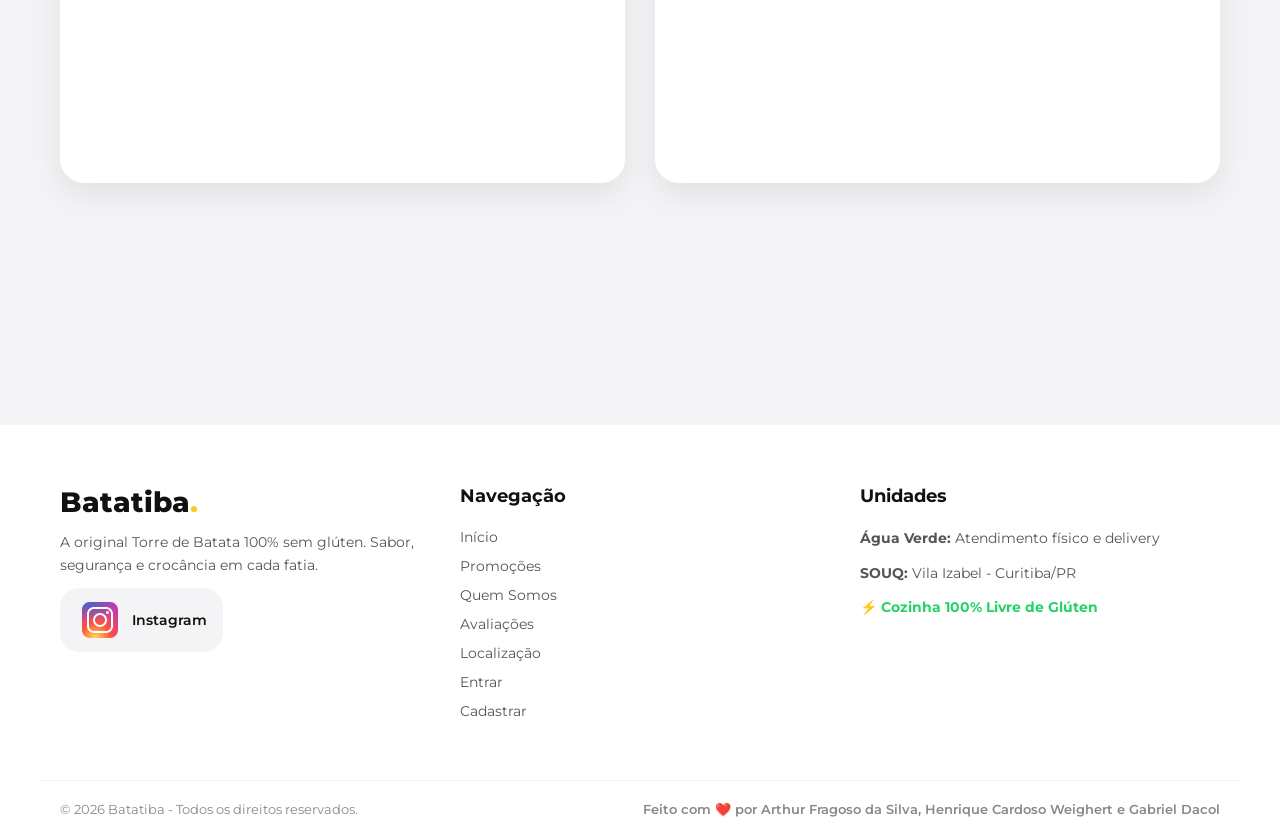
==== commit eb58a787: "Implementei o botão entrar para fazer o cadastro e acessar o login no site" ====
--- a/index.html
+++ b/index.html
@@ -21,8 +21,106 @@
             <a href="#promocoes">Promoções</a>
             <a href="#quem-somos">Quem Somos</a>
             <a href="#localizacao">Localização</a>
+            <button class="btn-entrar" id="openModal">Entrar</button>
         </nav>
+
+
     </header>
+
+    <!-- MODAL -->
+    <div class="overlay" id="overlay">
+    <div class="modal" role="dialog" aria-modal="true" aria-labelledby="modalTitle">
+        <button class="modal-close" id="closeModal" aria-label="Fechar">&times;</button>
+
+        <!-- TELA 1: ESCOLHA -->
+        <div class="modal-screen" id="screenChoice">
+        <div class="modal-title" id="modalTitle">Bem-vindo</div>
+        <div class="modal-sub">Escolha como deseja continuar</div>
+
+        <div class="modal-options">
+            <button class="option-btn primary" id="btnLogin">
+            <span>Entrar
+                <small>Já tenho uma conta</small>
+            </span>
+            <span class="arrow">→</span>
+            </button>
+
+            <button class="option-btn" id="btnRegister">
+            <span>Cadastrar
+                <small>Quero criar uma conta nova</small>
+            </span>
+            <span class="arrow">→</span>
+            </button>
+        </div>
+        </div>
+
+        <!-- TELA 2: LOGIN -->
+        <div class="modal-screen hidden" id="screenLogin">
+        <button class="back-btn" data-back>← Voltar</button>
+        <div class="modal-title">Entrar</div>
+        <div class="modal-sub">Acesse com seu telefone e senha</div>
+
+        <form id="formLogin" novalidate>
+            <div class="field">
+            <label for="loginPhone">Número de telefone</label>
+            <input type="tel" id="loginPhone" name="phone" placeholder="(00) 00000-0000" required>
+            <span class="error-msg" data-error-for="loginPhone"></span>
+            </div>
+
+            <div class="field">
+            <label for="loginPassword">Senha</label>
+            <input type="password" id="loginPassword" name="password" placeholder="Sua senha" required>
+            <span class="error-msg" data-error-for="loginPassword"></span>
+            </div>
+
+            <button type="submit" class="submit-btn">Entrar</button>
+        </form>
+        </div>
+
+        <!-- TELA 3: CADASTRO -->
+        <div class="modal-screen hidden" id="screenRegister">
+        <button class="back-btn" data-back>← Voltar</button>
+        <div class="modal-title">Cadastrar</div>
+        <div class="modal-sub">Preencha seus dados para criar sua conta</div>
+
+        <form id="formRegister" novalidate>
+            <div class="field">
+            <label for="regName">Nome completo</label>
+            <input type="text" id="regName" name="fullname" placeholder="Seu nome completo" required>
+            <span class="error-msg" data-error-for="regName"></span>
+            </div>
+
+            <div class="field">
+            <label for="regEmail">E-mail</label>
+            <input type="email" id="regEmail" name="email" placeholder="seuemail@exemplo.com" required>
+            <span class="error-msg" data-error-for="regEmail"></span>
+            </div>
+
+            <div class="field">
+            <label for="regPhone">Número de telefone</label>
+            <input type="tel" id="regPhone" name="phone" placeholder="(00) 00000-0000" required>
+            <span class="error-msg" data-error-for="regPhone"></span>
+            </div>
+
+            <div class="field">
+            <label for="regPassword">Senha</label>
+            <input type="password" id="regPassword" name="password" placeholder="Crie uma senha" required>
+            <span class="error-msg" data-error-for="regPassword"></span>
+            </div>
+
+            <div class="field">
+            <label for="regConfirmPassword">Confirmar senha</label>
+            <input type="password" id="regConfirmPassword" name="confirmPassword" placeholder="Repita a senha" required>
+            <span class="error-msg" data-error-for="regConfirmPassword"></span>
+            </div>
+
+            <button type="submit" class="submit-btn">Criar conta</button>
+        </form>
+        </div>
+    </div>
+    </div>
+
+    
 
     <!-- CONTEÚDO PRINCIPAL -->
     <main>
@@ -351,6 +449,8 @@
                     <li><a href="#quem-somos">Quem Somos</a></li>
                     <li><a href="#avaliacoes">Avaliações</a></li>
                     <li><a href="#localizacao">Localização</a></li>
+                    <li><a href="#Entrar">Entrar</a></li>
+                    <li><a href="Cadastrar">Cadastrar</a></li>
                 </ul>
             </div>
 
--- a/style.css
+++ b/style.css
@@ -38,12 +38,277 @@
     flex-direction: row;
     justify-content: space-between;
     align-items: center;
-    padding: 0 10%;
+    padding: 0 3%;
     position: relative;
     z-index: 10;
-}
-
-/* Logo */
+    border-bottom: 1px solid var(--line);
+}
+
+
+/*===========================*/
+/*       Botão Entrar        */
+/*===========================*/
+
+.btn-entrar{
+  font-family: var(--fonte-principal);
+  background: transparent;
+  border: 1px solid var(--cor-texto-claro);
+  padding: 10px 26px;
+  border-radius: 999px;
+  letter-spacing: 0.3px;
+    font-size: 20px;
+    font-weight: 700;
+    color: var(--cor-texto-claro);
+    text-decoration: none;
+    line-height: 1;
+    transition: color 0.2s ease, transform 0.2s ease, background 0.2s ease, border-color 0.2s ease;
+    cursor: pointer;
+}
+
+.btn-entrar:hover{
+    color: var(--cor-texto-escuro);
+    background: var(--cor-destaque);
+    border-color: var(--cor-destaque);
+    transform: translateY(-2px);
+}
+
+.btn-entrar:focus-visible,
+nav a:focus-visible{
+  outline: 2px solid var(--cor-destaque);
+  outline-offset: 3px;
+}
+
+/* ===== MODAL OVERLAY ===== */
+.overlay{
+  position: fixed;
+  inset: 0;
+  background: rgba(17,17,17,0.72);
+  backdrop-filter: blur(3px);
+  display:flex;
+  align-items:center;
+  justify-content:center;
+  opacity: 0;
+  pointer-events: none;
+  transition: opacity 0.25s ease;
+  z-index: 100;
+}
+
+.overlay.active{
+  opacity: 1;
+  pointer-events: auto;
+}
+
+.modal{
+  background: var(--cor-fundo-cartao);
+  border: 1px solid rgba(17,17,17,0.08);
+  border-radius: 18px;
+  width: 400px;
+  max-width: 90vw;
+  max-height: 88vh;
+  overflow-y: auto;
+  padding: 40px 36px 32px;
+  position: relative;
+  transform: translateY(16px) scale(0.97);
+  transition: transform 0.3s cubic-bezier(.2,.9,.3,1.2);
+  box-shadow: var(--sombra-padrao);
+}
+
+.overlay.active .modal{
+  transform: translateY(0) scale(1);
+}
+
+.modal-close{
+  position:absolute;
+  top: 18px;
+  right: 18px;
+  background:none;
+  border:none;
+  color: var(--cor-texto-medio);
+  font-size: 20px;
+  cursor:pointer;
+  line-height:1;
+  transition: color 0.2s ease;
+}
+
+.modal-close:hover{ color: var(--cor-principal); }
+
+.modal-screen.hidden{ display:none; }
+
+.back-btn{
+  background:none;
+  border:none;
+  color: var(--cor-texto-medio);
+  font-size: 13px;
+  font-weight: 500;
+  cursor:pointer;
+  margin-bottom: 18px;
+  padding: 0;
+  transition: color 0.2s ease;
+}
+
+.back-btn:hover{ color: var(--cor-principal); }
+
+.modal-title{
+  font-family: var(--fonte-principal);
+  font-size: 26px;
+  font-weight: 700;
+  text-align:center;
+  margin-bottom: 6px;
+  color: var(--cor-texto-escuro);
+}
+
+.modal-sub{
+  text-align:center;
+  color: var(--cor-texto-medio);
+  font-size: 13.5px;
+  margin-bottom: 30px;
+}
+
+.modal-options{
+  display:flex;
+  flex-direction:column;
+  gap: 14px;
+}
+
+.option-btn{
+  display:flex;
+  align-items:center;
+  justify-content:space-between;
+  width:100%;
+  padding: 16px 20px;
+  border-radius: 12px;
+  border: 1px solid rgba(17,17,17,0.1);
+  background: var(--cor-fundo-pagina);
+  color: var(--cor-texto-escuro);
+  font-family: var(--fonte-principal);
+  font-size: 15px;
+  font-weight: 500;
+  cursor:pointer;
+  transition: all 0.2s ease;
+  text-align:left;
+}
+
+.option-btn small{
+  display:block;
+  color: var(--cor-texto-medio);
+  font-size: 12px;
+  font-weight: 400;
+  margin-top: 2px;
+}
+
+.option-btn .arrow{
+  color: var(--cor-principal);
+  font-size: 18px;
+  transition: transform 0.2s ease;
+}
+
+.option-btn:hover{
+  border-color: var(--cor-principal);
+  background: rgba(198,16,16,0.06);
+}
+
+.option-btn:hover .arrow{
+  transform: translateX(4px);
+}
+
+.option-btn.primary{
+  border-color: var(--cor-destaque);
+  background: linear-gradient(135deg, rgba(255,202,40,0.18), rgba(255,202,40,0.05));
+}
+
+/* ===== FORM ===== */
+.field{
+  margin-bottom: 18px;
+  display:flex;
+  flex-direction:column;
+  gap: 6px;
+}
+
+.field label{
+  font-size: 13px;
+  font-weight: 500;
+  color: var(--cor-texto-medio);
+}
+
+.field input{
+  background: var(--cor-fundo-pagina);
+  border: 1px solid rgba(17,17,17,0.12);
+  border-radius: 10px;
+  padding: 12px 14px;
+  color: var(--cor-texto-escuro);
+  font-family: var(--fonte-principal);
+  font-size: 14.5px;
+  outline:none;
+  transition: border-color 0.2s ease, background 0.2s ease;
+}
+
+.field input::placeholder{
+  color: rgba(85,85,85,0.55);
+}
+
+.field input:focus{
+  border-color: var(--cor-destaque);
+  background: rgba(255,202,40,0.08);
+}
+
+.field input.invalid{
+  border-color: var(--cor-principal);
+}
+
+.error-msg{
+  min-height: 14px;
+  font-size: 12px;
+  color: var(--cor-principal);
+}
+
+.submit-btn{
+  width:100%;
+  margin-top: 8px;
+  padding: 13px;
+  border-radius: 10px;
+  border: none;
+  background: var(--cor-principal);
+  color: var(--cor-texto-claro);
+  font-family: var(--fonte-principal);
+  font-size: 15px;
+  font-weight: 600;
+  cursor:pointer;
+  box-shadow: var(--sombra-botao);
+  transition: filter 0.2s ease, transform 0.15s ease, background 0.2s ease;
+}
+
+.submit-btn:hover{
+  background: var(--cor-destaque-escuro);
+  color: var(--cor-texto-escuro);
+}
+
+.submit-btn:active{
+  transform: scale(0.98);
+}
+
+.option-btn:focus-visible,
+.submit-btn:focus-visible,
+.back-btn:focus-visible,
+.modal-close:focus-visible,
+.field input:focus-visible{
+  outline: 2px solid var(--cor-destaque);
+  outline-offset: 2px;
+}
+
+@media (max-width: 720px){
+  header{ padding: 16px 20px; flex-wrap:wrap; gap:14px; }
+  nav{ order:3; width:100%; justify-content:center; gap:22px; flex-wrap:wrap; }
+  .btn-entrar{ padding:8px 20px; }
+}
+
+@media (prefers-reduced-motion: reduce){
+  *{ transition: none !important; }
+}
+
+
+/*===================*/
+/*       Logo        */
+/*===================*/
 
 .logo {
     height: 160px;
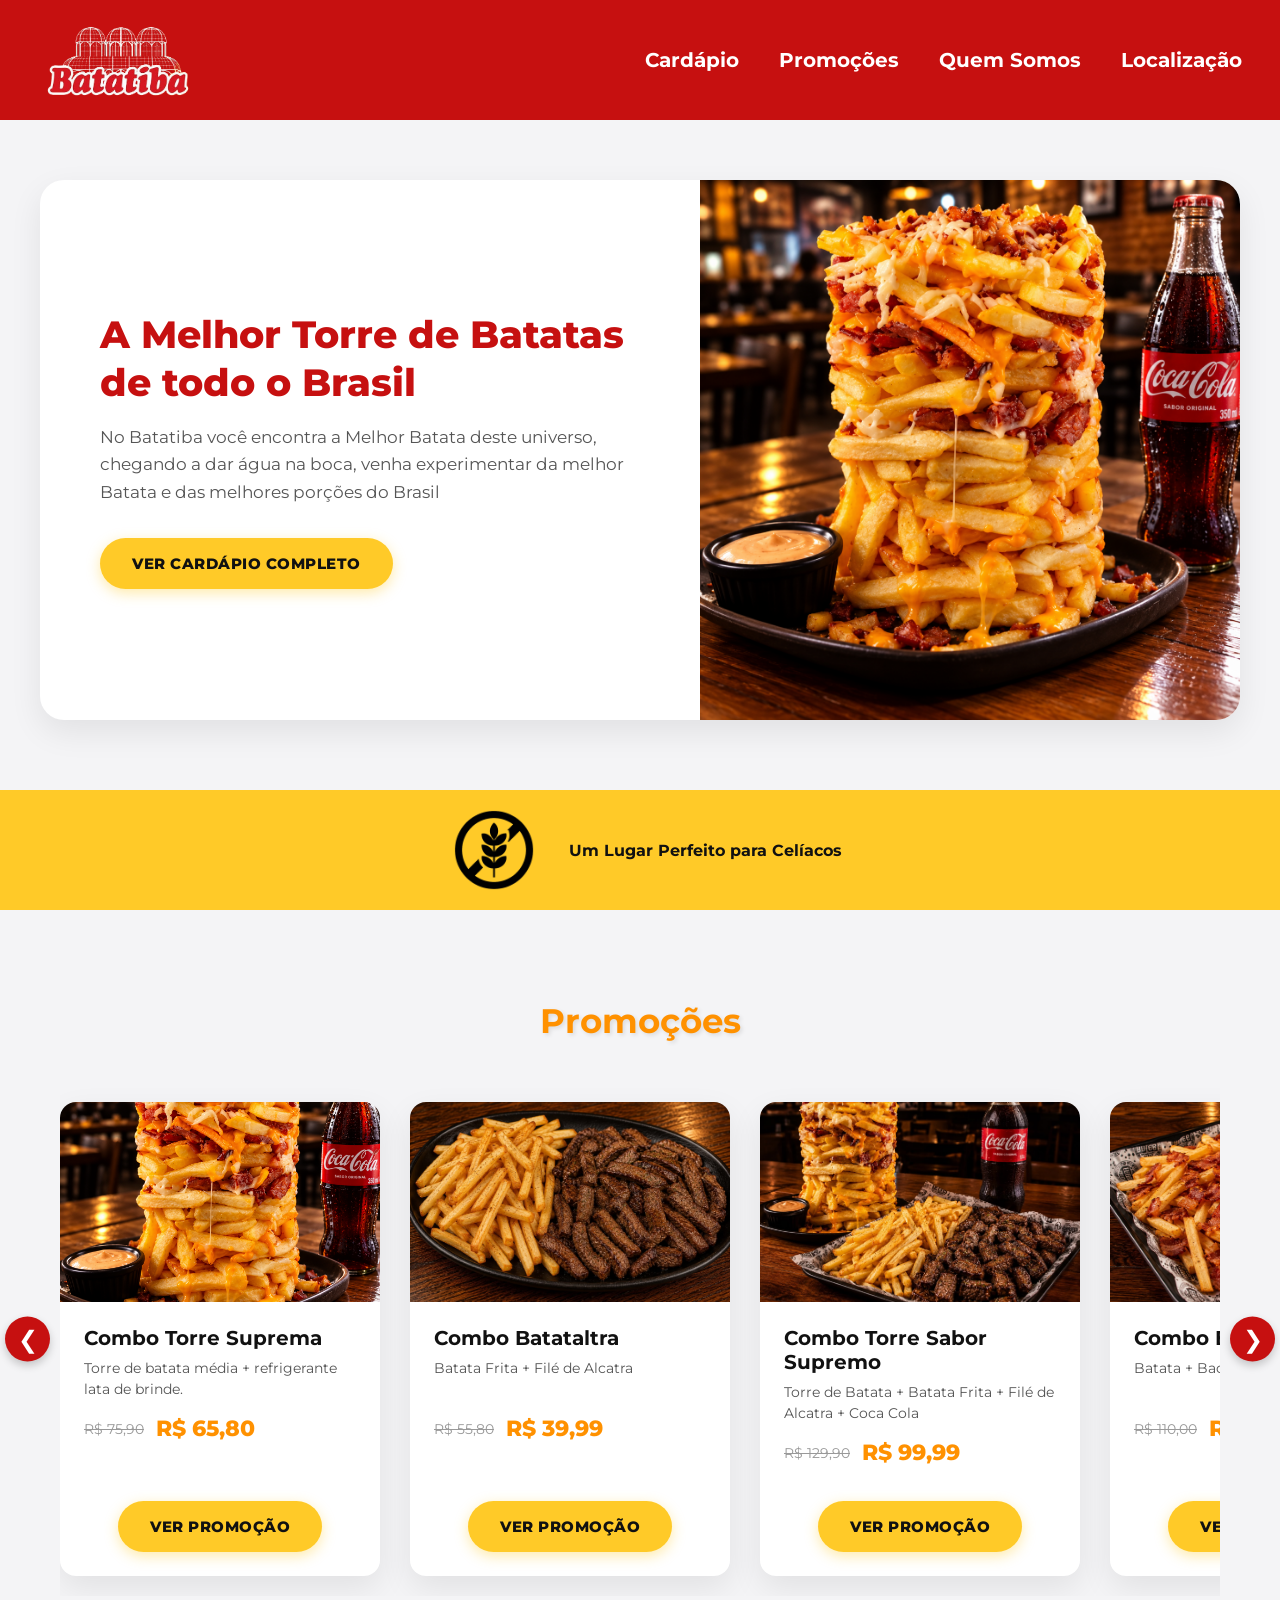
==== commit cc305ba0: "Implementei a aba cardápio e no cardápio fiz a função de filtragem por categoria, por exemplo bebida" ====
--- a/index.html
+++ b/index.html
@@ -17,110 +17,12 @@
             <img src="img/logo_Batatibasemfundo.png" alt="Logo Batatiba">
         </div>
         <nav class="categoria">
-            <a href="#cardapio">Cardápio</a>
+            <a href="cardapio.html">Cardápio</a>
             <a href="#promocoes">Promoções</a>
             <a href="#quem-somos">Quem Somos</a>
             <a href="#localizacao">Localização</a>
-            <button class="btn-entrar" id="openModal">Entrar</button>
         </nav>
-
-
     </header>
-
-    <!-- MODAL -->
-    <div class="overlay" id="overlay">
-    <div class="modal" role="dialog" aria-modal="true" aria-labelledby="modalTitle">
-        <button class="modal-close" id="closeModal" aria-label="Fechar">&times;</button>
-
-        <!-- TELA 1: ESCOLHA -->
-        <div class="modal-screen" id="screenChoice">
-        <div class="modal-title" id="modalTitle">Bem-vindo</div>
-        <div class="modal-sub">Escolha como deseja continuar</div>
-
-        <div class="modal-options">
-            <button class="option-btn primary" id="btnLogin">
-            <span>Entrar
-                <small>Já tenho uma conta</small>
-            </span>
-            <span class="arrow">→</span>
-            </button>
-
-            <button class="option-btn" id="btnRegister">
-            <span>Cadastrar
-                <small>Quero criar uma conta nova</small>
-            </span>
-            <span class="arrow">→</span>
-            </button>
-        </div>
-        </div>
-
-        <!-- TELA 2: LOGIN -->
-        <div class="modal-screen hidden" id="screenLogin">
-        <button class="back-btn" data-back>← Voltar</button>
-        <div class="modal-title">Entrar</div>
-        <div class="modal-sub">Acesse com seu telefone e senha</div>
-
-        <form id="formLogin" novalidate>
-            <div class="field">
-            <label for="loginPhone">Número de telefone</label>
-            <input type="tel" id="loginPhone" name="phone" placeholder="(00) 00000-0000" required>
-            <span class="error-msg" data-error-for="loginPhone"></span>
-            </div>
-
-            <div class="field">
-            <label for="loginPassword">Senha</label>
-            <input type="password" id="loginPassword" name="password" placeholder="Sua senha" required>
-            <span class="error-msg" data-error-for="loginPassword"></span>
-            </div>
-
-            <button type="submit" class="submit-btn">Entrar</button>
-        </form>
-        </div>
-
-        <!-- TELA 3: CADASTRO -->
-        <div class="modal-screen hidden" id="screenRegister">
-        <button class="back-btn" data-back>← Voltar</button>
-        <div class="modal-title">Cadastrar</div>
-        <div class="modal-sub">Preencha seus dados para criar sua conta</div>
-
-        <form id="formRegister" novalidate>
-            <div class="field">
-            <label for="regName">Nome completo</label>
-            <input type="text" id="regName" name="fullname" placeholder="Seu nome completo" required>
-            <span class="error-msg" data-error-for="regName"></span>
-            </div>
-
-            <div class="field">
-            <label for="regEmail">E-mail</label>
-            <input type="email" id="regEmail" name="email" placeholder="seuemail@exemplo.com" required>
-            <span class="error-msg" data-error-for="regEmail"></span>
-            </div>
-
-            <div class="field">
-            <label for="regPhone">Número de telefone</label>
-            <input type="tel" id="regPhone" name="phone" placeholder="(00) 00000-0000" required>
-            <span class="error-msg" data-error-for="regPhone"></span>
-            </div>
-
-            <div class="field">
-            <label for="regPassword">Senha</label>
-            <input type="password" id="regPassword" name="password" placeholder="Crie uma senha" required>
-            <span class="error-msg" data-error-for="regPassword"></span>
-            </div>
-
-            <div class="field">
-            <label for="regConfirmPassword">Confirmar senha</label>
-            <input type="password" id="regConfirmPassword" name="confirmPassword" placeholder="Repita a senha" required>
-            <span class="error-msg" data-error-for="regConfirmPassword"></span>
-            </div>
-
-            <button type="submit" class="submit-btn">Criar conta</button>
-        </form>
-        </div>
-    </div>
-    </div>
-
-    
 
     <!-- CONTEÚDO PRINCIPAL -->
     <main>
@@ -259,218 +161,8 @@
                 <button class="carousel-button next" id="nextBtn" aria-label="Próxima promoção">&#10095;</button>
             </div>
         </section>
-
-       <section class="secao-quem-somos" id="quem-somos">
-            <div class="container-qs">
-                <div class="mosaico-qs">
-                    <div class="foto-principal">
-                        <img src="img/lugarbatatibaa.jpg" alt="Torres de Batata Batatiba">
-                    </div>
-                </div>
-
-                <div class="conteudo-qs">
-                    <span class="tag-subtitulo">Nossa História</span>
-                    <h2>O segredo por trás da nossa torre</h2>
-                    
-                    <p>
-                        O <strong>Batatiba</strong> nasceu da busca pela batata frita perfeita, combinando receitas artesanais, recheios cremosos e combinações irresistíveis.
-                    </p>
-                    
-                    <p>
-                        Foi dessa paixão que criamos as nossas famosas <strong>Torres de Batata</strong> — porções generosas feitas para serem compartilhadas em bons momentos.
-                    </p>
-
-                  <div class="selo-celiaco-card">
-                        <div class="img-selo">
-                            <img src="img/gluten free.png" alt="Selo Sem Glúten Batatiba"> <!-- ajuste o caminho da sua imagem -->
-                        </div>
-                        <div class="texto-selo">
-                            <h4>100% Sem Glúten</h4>
-                            <p>Cozinha e estrutura totalmente dedicadas para celíacos e pessoas com restrição ao glúten aproveitarem com segurança total.</p>
-                        </div>
-                  </div>
-                </div>
-
-            </div>
-        </section>
-
-        <!-- SEÇÃO AVALIAÇÕES E DEPOIMENTOS -->
-        <section class="secao-avaliacoes" id="avaliacoes">
-            <div class="container-avaliacoes">
-                <div class="cabecalho-avaliacoes">
-                    <span class="tag-subtitulo">O Que Dizem Nossos Clientes</span>
-                    <h2>Avaliações de Quem Ama Nossas Torres</h2>
-                    <div class="nota-google">
-                        <span class="estrelas-geral">★★★★★</span>
-                        <p><strong>4.9 / 5.0</strong> no Google (Mais de 200 avaliações)</p>
-                    </div>
-                </div>
-
-                <div class="cards-depoimentos">
-                    <!-- Card 1 -->
-                    <div class="card-depoimento">
-                        <div class="estrelas">★★★★★</div>
-                        <p class="comentario">"A melhor torre de batata que já comi! O recheio vem super cremoso até o fundo. Além disso, o fato de ser 100% sem glúten me dá total segurança como celíaca."</p>
-                        <div class="autor-info">
-                            <strong>Mariana Costa</strong>
-                            <span>Cliente Google</span>
-                        </div>
-                    </div>
-
-                    <!-- Card 2 -->
-                    <div class="card-depoimento">
-                        <div class="estrelas">★★★★★</div>
-                        <p class="comentario">"Atendimento impecável e batata crocante de verdade! Pedimos o combo com alcatra e serviu super bem 3 pessoas. Com certeza voltaremos mais vezes."</p>
-                        <div class="autor-info">
-                            <strong>Lucas Andrade</strong>
-                            <span>Cliente Google</span>
-                        </div>
-                    </div>
-
-                    <!-- Card 3 -->
-                    <div class="card-depoimento">
-                        <div class="estrelas">★★★★☆</div>
-                        <p class="comentario">"Espaço muito aconchegante e porções bem generosas. Vale muito a pena ir em família ou com amigos!"</p>
-                        <div class="autor-info">
-                            <strong>Camila Silveira</strong>
-                            <span>Cliente Google</span>
-                        </div>
-                    </div>
-                </div>
-            </div>
-        </section>
-
-
-        <section class="secao-localizacao" id="localizacao">
-            <div class="container-localizacao">
-                <div class="cabecalho-localizacao">
-                    <span class="tag-subtitulo">Onde Estamos</span>
-                    <h2>Venha nos Visitar ou Peça Seu Delivery</h2>
-                    <p>Escolha a unidade Batatiba mais próxima de você!</p>
-                </div>
-
-                <div class="grid-unidades">
-                    
-                    <!-- Unidade 1: Água Verde -->
-                    <div class="card-unidade">
-                        <h3>Batatiba — Água Verde</h3>
-                        
-                        <div class="info-item">
-                            <span class="icone">📍</span>
-                            <p><strong>Endereço:</strong> Av. Iguaçu, 1675 - Rebouças, 80240-030, Água Verde - Curitiba/PR</p>
-                        </div>
-
-                        <div class="info-item">
-                            <span class="icone">🕒</span>
-                            <p><strong>Horário:</strong> Terça a Domingo, das 18h às 23h</p>
-                        </div>
-
-                        <div class="info-item">
-                            <span class="icone">✨</span>
-                            <p><strong>Destaque:</strong> Cozinha 100% dedicada sem glúten e espaço físico próprio.</p>
-                        </div>
-
-                        <!-- Mapa da Unidade Água Verde -->
-                        <div class="mapa-container">
-                            <iframe src="https://www.google.com/maps/embed?pb=!1m18!1m12!1m3!1d3602.781292314027!2d-49.27995272482791!3d-25.445574477551904!2m3!1f0!2f0!3f0!3m2!1i1024!2i768!4f13.1!3m3!1m2!1s0x94dce5a520b3f975%3A0x2b393187fb775075!2sBatatiba%20Agua%20Verde!5e0!3m2!1spt-BR!2sbr!4v1787085046479!5m2!1spt-BR!2sbr" width="600" height="450" style="border:0;" allowfullscreen="" loading="lazy" referrerpolicy="strict-origin-when-cross-origin"></iframe>
-                        </div>
-                    </div>
-
-                    <!-- Unidade 2: SOUQ -->
-                    <div class="card-unidade">
-                        <h3>Batatiba — Espaço SOUQ</h3>
-                        
-                        <div class="info-item">
-                            <span class="icone">📍</span>
-                            <p><strong>Endereço:</strong> Av. Iguaçu, 4399 - Vila Izabel, Curitiba/PR (Dentro do SOUQ)</p>
-                        </div>
-
-                        <div class="info-item">
-                            <span class="icone">🕒</span>
-                            <p><strong>Horário:</strong> Conforme funcionamento do SOUQ</p>
-                        </div>
-
-                        <div class="info-item">
-                            <span class="icone">✨</span>
-                            <p><strong>Destaque:</strong> Ambiente gastronômico aberto, ideal para happy hour e grupos.</p>
-                        </div>
-
-                        <!-- Mapa da Unidade SOUQ -->
-                        <div class="mapa-container">
-                            <iframe src="https://www.google.com/maps/embed?pb=!1m18!1m12!1m3!1d3602.502054226926!2d-49.30535122482747!3d-25.45490597754589!2m3!1f0!2f0!3f0!3m2!1i1024!2i768!4f13.1!3m3!1m2!1s0x94dce2ee1b410ca9%3A0x493b89f89475e257!2sBatatiba%20Souq!5e0!3m2!1spt-BR!2sbr!4v1787085110261!5m2!1spt-BR!2sbr" width="600" height="450" style="border:0;" allowfullscreen="" loading="lazy" referrerpolicy="strict-origin-when-cross-origin"></iframe>
-                        </div>
-                    </div>
-
-                </div>
-            </div>
-        </section>
         
     </main>
-
-    <a href="https://wa.me/55NUMERODOWHATSAPP?text=Olá!%20Gostaria%20de%20fazer%20um%20pedido." 
-       class="btn-whatsapp-flutuante" 
-       target="_blank" 
-       rel="noopener noreferrer"
-       aria-label="Fazer pedido pelo WhatsApp">
-        <!-- Você pode colocar uma imagem do ícone do WhatsApp ou um texto aqui -->
-        <img src="img/whatssap.png" alt="WhatsApp">
-    </a>
-
-    <a href="https://maps.app.goo.gl/kwvX1YEiJUHW1xpu6" 
-        class="btn-avaliacao-flutuante" 
-        target="_blank" 
-        rel="noopener noreferrer"
-        aria-label="Deixe sua avaliação no Google">
-        <span class="icone-estrela">⭐</span>
-        <span class="texto-btn"> Nos Avalie</span>
-    </a>
-
-    <!-- RODAPÉ DO SITE -->
-    <footer class="rodape-site">
-        <div class="container-rodape">
-            
-            <!-- Coluna 1: Marca & Sobre -->
-            <div class="coluna-rodape sobre-marca">
-                <h3 class="logo-rodape">Batatiba<span>.</span></h3>
-                <p>A original Torre de Batata 100% sem glúten. Sabor, segurança e crocância em cada fatia.</p>
-                <div class="redes-sociais">
-                    <a href="https://www.instagram.com/batatibafood/" target="_blank" rel="noopener noreferrer" aria-label="Instagram do Batatiba">
-                        <img src="img/Instagram.png" alt=""> Instagram
-                    </a>
-                </div>
-            </div>
-
-            <!-- Coluna 2: Links Rápidos de Navegação -->
-            <div class="coluna-rodape">
-                <h4>Navegação</h4>
-                <ul class="links-rodape">
-                    <li><a href="#inicio">Início</a></li>
-                    <li><a href="#promocoes">Promoções</a></li>
-                    <li><a href="#quem-somos">Quem Somos</a></li>
-                    <li><a href="#avaliacoes">Avaliações</a></li>
-                    <li><a href="#localizacao">Localização</a></li>
-                    <li><a href="#Entrar">Entrar</a></li>
-                    <li><a href="Cadastrar">Cadastrar</a></li>
-                </ul>
-            </div>
-
-            <!-- Coluna 3: Unidades & Atendimento -->
-            <div class="coluna-rodape">
-                <h4>Unidades</h4>
-                <p><strong>Água Verde:</strong> Atendimento físico e delivery</p>
-                <p><strong>SOUQ:</strong> Vila Izabel - Curitiba/PR</p>
-                <p class="destaque-gluten">⚡ Cozinha 100% Livre de Glúten</p>
-            </div>
-
-        </div>
-
-        <!-- Linha de Direitos Autorais / Assinatura -->
-        <div class="rodape-direitos">
-            <p>&copy; 2026 Batatiba - Todos os direitos reservados.</p>
-            <p class="creditos-dev">Feito com ❤️ por Arthur Fragoso da Silva,  Henrique Cardoso Weighert e Gabriel Dacol</p>
-        </div>
-    </footer>
-
 
     <script src="script.js"></script>
 </body>
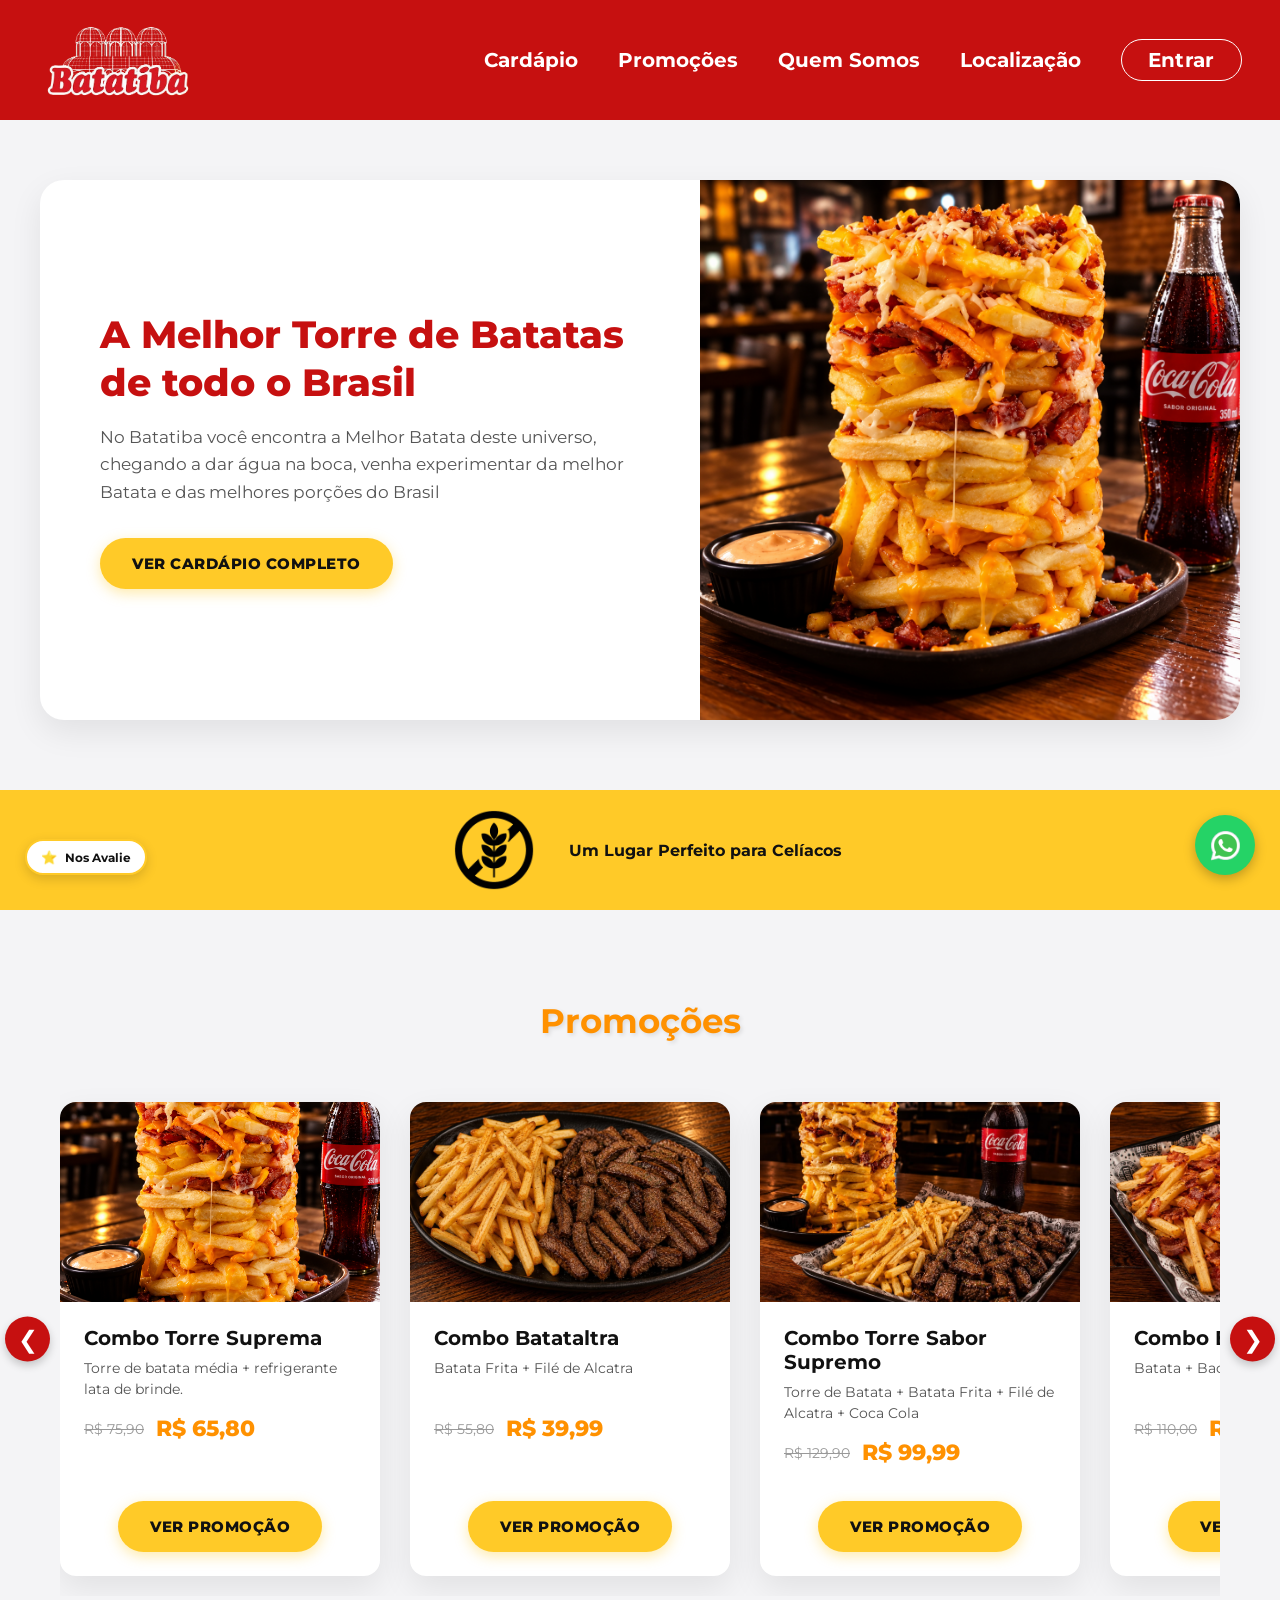
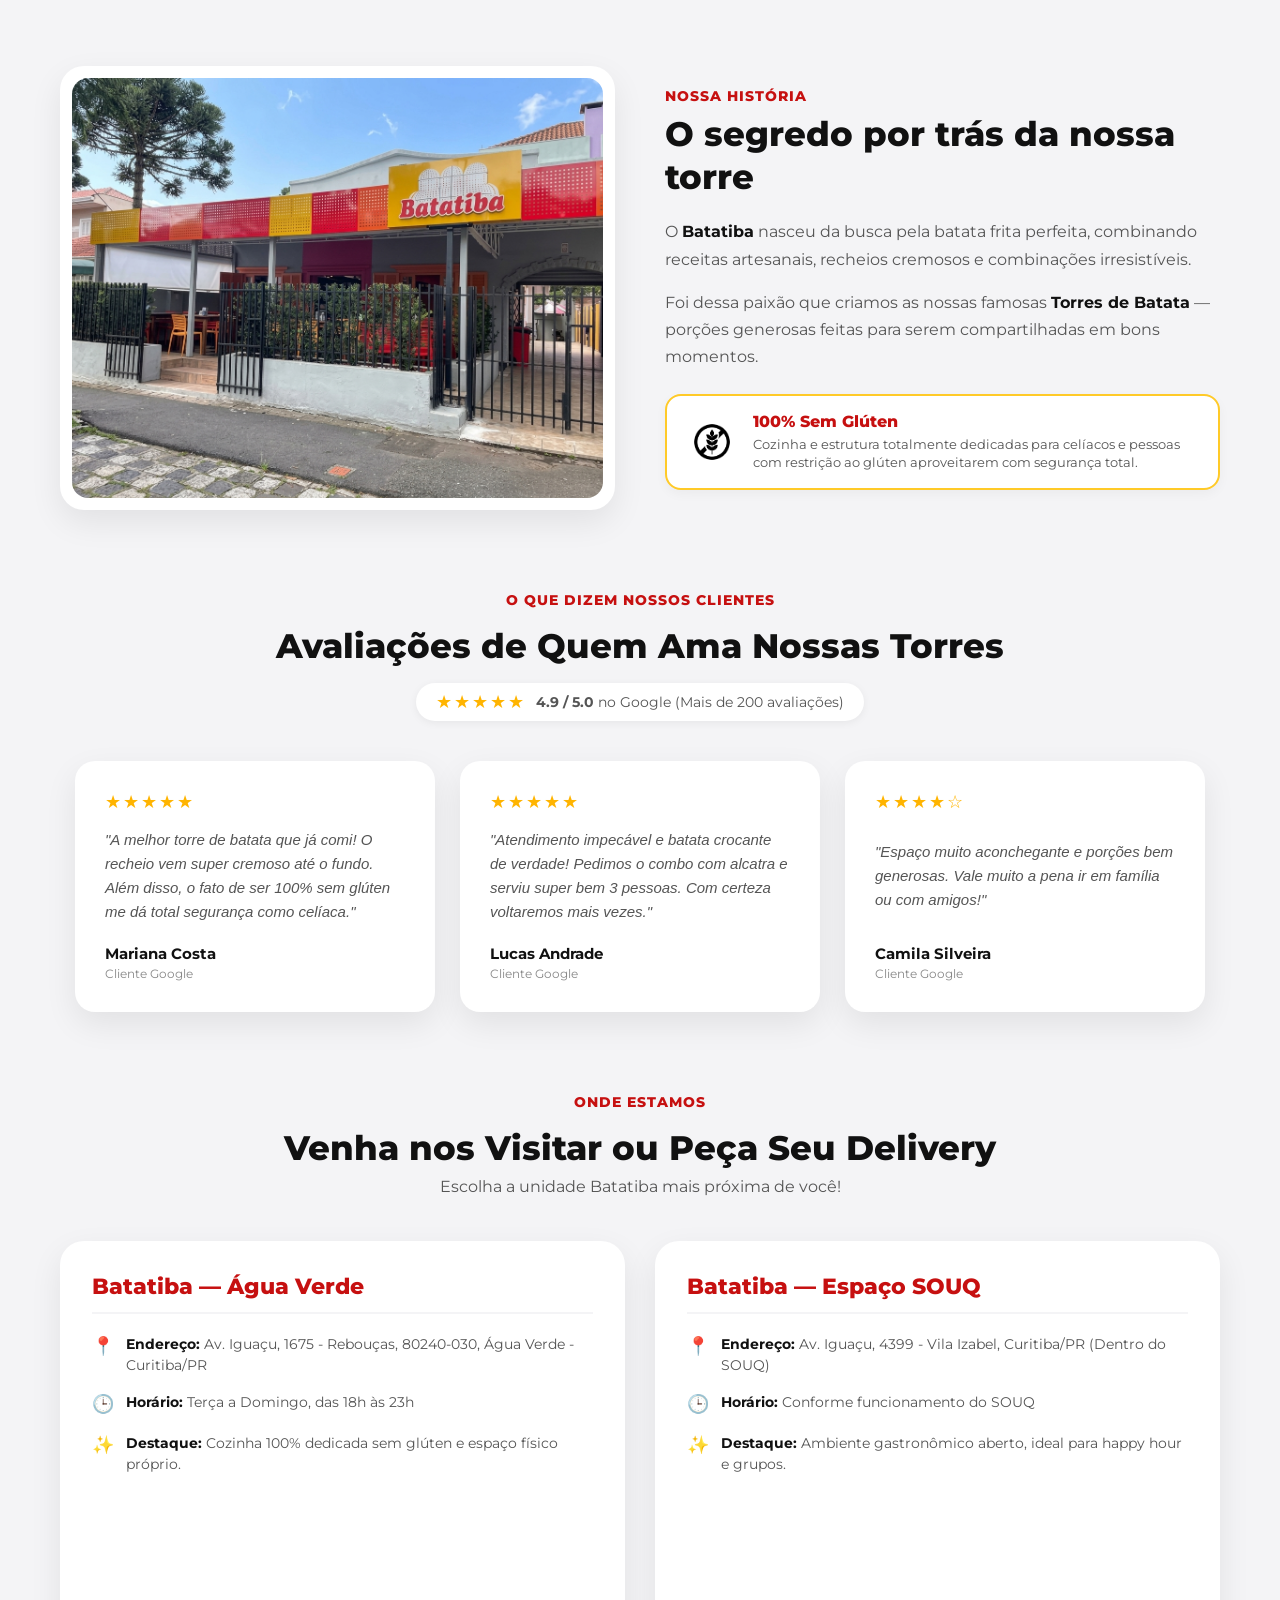
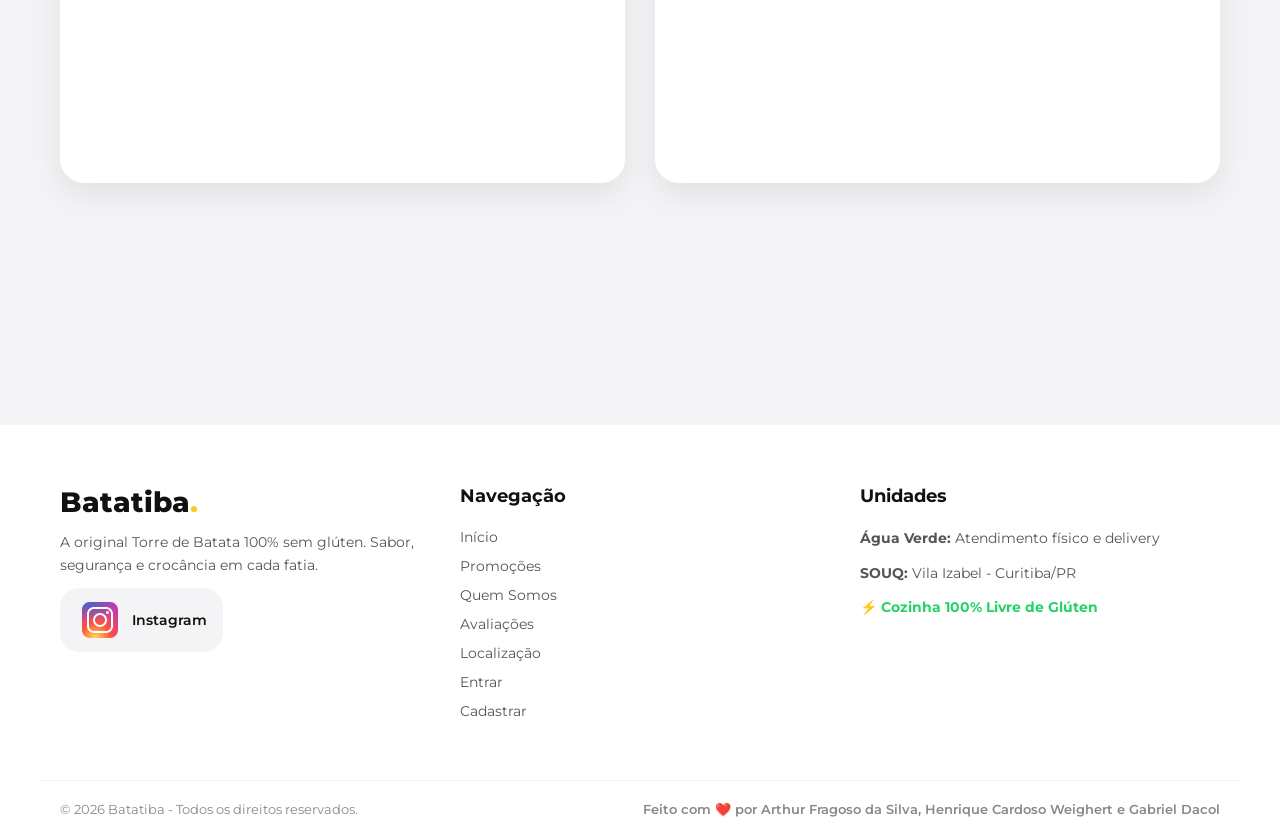
==== commit d76c8f45: "Merge branch 'Cardapio'" ====
--- a/index.html
+++ b/index.html
@@ -21,8 +21,106 @@
             <a href="#promocoes">Promoções</a>
             <a href="#quem-somos">Quem Somos</a>
             <a href="#localizacao">Localização</a>
+            <button class="btn-entrar" id="openModal">Entrar</button>
         </nav>
+
+
     </header>
+
+    <!-- MODAL -->
+    <div class="overlay" id="overlay">
+    <div class="modal" role="dialog" aria-modal="true" aria-labelledby="modalTitle">
+        <button class="modal-close" id="closeModal" aria-label="Fechar">&times;</button>
+
+        <!-- TELA 1: ESCOLHA -->
+        <div class="modal-screen" id="screenChoice">
+        <div class="modal-title" id="modalTitle">Bem-vindo</div>
+        <div class="modal-sub">Escolha como deseja continuar</div>
+
+        <div class="modal-options">
+            <button class="option-btn primary" id="btnLogin">
+            <span>Entrar
+                <small>Já tenho uma conta</small>
+            </span>
+            <span class="arrow">→</span>
+            </button>
+
+            <button class="option-btn" id="btnRegister">
+            <span>Cadastrar
+                <small>Quero criar uma conta nova</small>
+            </span>
+            <span class="arrow">→</span>
+            </button>
+        </div>
+        </div>
+
+        <!-- TELA 2: LOGIN -->
+        <div class="modal-screen hidden" id="screenLogin">
+        <button class="back-btn" data-back>← Voltar</button>
+        <div class="modal-title">Entrar</div>
+        <div class="modal-sub">Acesse com seu telefone e senha</div>
+
+        <form id="formLogin" novalidate>
+            <div class="field">
+            <label for="loginPhone">Número de telefone</label>
+            <input type="tel" id="loginPhone" name="phone" placeholder="(00) 00000-0000" required>
+            <span class="error-msg" data-error-for="loginPhone"></span>
+            </div>
+
+            <div class="field">
+            <label for="loginPassword">Senha</label>
+            <input type="password" id="loginPassword" name="password" placeholder="Sua senha" required>
+            <span class="error-msg" data-error-for="loginPassword"></span>
+            </div>
+
+            <button type="submit" class="submit-btn">Entrar</button>
+        </form>
+        </div>
+
+        <!-- TELA 3: CADASTRO -->
+        <div class="modal-screen hidden" id="screenRegister">
+        <button class="back-btn" data-back>← Voltar</button>
+        <div class="modal-title">Cadastrar</div>
+        <div class="modal-sub">Preencha seus dados para criar sua conta</div>
+
+        <form id="formRegister" novalidate>
+            <div class="field">
+            <label for="regName">Nome completo</label>
+            <input type="text" id="regName" name="fullname" placeholder="Seu nome completo" required>
+            <span class="error-msg" data-error-for="regName"></span>
+            </div>
+
+            <div class="field">
+            <label for="regEmail">E-mail</label>
+            <input type="email" id="regEmail" name="email" placeholder="seuemail@exemplo.com" required>
+            <span class="error-msg" data-error-for="regEmail"></span>
+            </div>
+
+            <div class="field">
+            <label for="regPhone">Número de telefone</label>
+            <input type="tel" id="regPhone" name="phone" placeholder="(00) 00000-0000" required>
+            <span class="error-msg" data-error-for="regPhone"></span>
+            </div>
+
+            <div class="field">
+            <label for="regPassword">Senha</label>
+            <input type="password" id="regPassword" name="password" placeholder="Crie uma senha" required>
+            <span class="error-msg" data-error-for="regPassword"></span>
+            </div>
+
+            <div class="field">
+            <label for="regConfirmPassword">Confirmar senha</label>
+            <input type="password" id="regConfirmPassword" name="confirmPassword" placeholder="Repita a senha" required>
+            <span class="error-msg" data-error-for="regConfirmPassword"></span>
+            </div>
+
+            <button type="submit" class="submit-btn">Criar conta</button>
+        </form>
+        </div>
+    </div>
+    </div>
+
+    
 
     <!-- CONTEÚDO PRINCIPAL -->
     <main>
@@ -161,8 +259,218 @@
                 <button class="carousel-button next" id="nextBtn" aria-label="Próxima promoção">&#10095;</button>
             </div>
         </section>
+
+       <section class="secao-quem-somos" id="quem-somos">
+            <div class="container-qs">
+                <div class="mosaico-qs">
+                    <div class="foto-principal">
+                        <img src="img/lugarbatatibaa.jpg" alt="Torres de Batata Batatiba">
+                    </div>
+                </div>
+
+                <div class="conteudo-qs">
+                    <span class="tag-subtitulo">Nossa História</span>
+                    <h2>O segredo por trás da nossa torre</h2>
+                    
+                    <p>
+                        O <strong>Batatiba</strong> nasceu da busca pela batata frita perfeita, combinando receitas artesanais, recheios cremosos e combinações irresistíveis.
+                    </p>
+                    
+                    <p>
+                        Foi dessa paixão que criamos as nossas famosas <strong>Torres de Batata</strong> — porções generosas feitas para serem compartilhadas em bons momentos.
+                    </p>
+
+                  <div class="selo-celiaco-card">
+                        <div class="img-selo">
+                            <img src="img/gluten free.png" alt="Selo Sem Glúten Batatiba"> <!-- ajuste o caminho da sua imagem -->
+                        </div>
+                        <div class="texto-selo">
+                            <h4>100% Sem Glúten</h4>
+                            <p>Cozinha e estrutura totalmente dedicadas para celíacos e pessoas com restrição ao glúten aproveitarem com segurança total.</p>
+                        </div>
+                  </div>
+                </div>
+
+            </div>
+        </section>
+
+        <!-- SEÇÃO AVALIAÇÕES E DEPOIMENTOS -->
+        <section class="secao-avaliacoes" id="avaliacoes">
+            <div class="container-avaliacoes">
+                <div class="cabecalho-avaliacoes">
+                    <span class="tag-subtitulo">O Que Dizem Nossos Clientes</span>
+                    <h2>Avaliações de Quem Ama Nossas Torres</h2>
+                    <div class="nota-google">
+                        <span class="estrelas-geral">★★★★★</span>
+                        <p><strong>4.9 / 5.0</strong> no Google (Mais de 200 avaliações)</p>
+                    </div>
+                </div>
+
+                <div class="cards-depoimentos">
+                    <!-- Card 1 -->
+                    <div class="card-depoimento">
+                        <div class="estrelas">★★★★★</div>
+                        <p class="comentario">"A melhor torre de batata que já comi! O recheio vem super cremoso até o fundo. Além disso, o fato de ser 100% sem glúten me dá total segurança como celíaca."</p>
+                        <div class="autor-info">
+                            <strong>Mariana Costa</strong>
+                            <span>Cliente Google</span>
+                        </div>
+                    </div>
+
+                    <!-- Card 2 -->
+                    <div class="card-depoimento">
+                        <div class="estrelas">★★★★★</div>
+                        <p class="comentario">"Atendimento impecável e batata crocante de verdade! Pedimos o combo com alcatra e serviu super bem 3 pessoas. Com certeza voltaremos mais vezes."</p>
+                        <div class="autor-info">
+                            <strong>Lucas Andrade</strong>
+                            <span>Cliente Google</span>
+                        </div>
+                    </div>
+
+                    <!-- Card 3 -->
+                    <div class="card-depoimento">
+                        <div class="estrelas">★★★★☆</div>
+                        <p class="comentario">"Espaço muito aconchegante e porções bem generosas. Vale muito a pena ir em família ou com amigos!"</p>
+                        <div class="autor-info">
+                            <strong>Camila Silveira</strong>
+                            <span>Cliente Google</span>
+                        </div>
+                    </div>
+                </div>
+            </div>
+        </section>
+
+
+        <section class="secao-localizacao" id="localizacao">
+            <div class="container-localizacao">
+                <div class="cabecalho-localizacao">
+                    <span class="tag-subtitulo">Onde Estamos</span>
+                    <h2>Venha nos Visitar ou Peça Seu Delivery</h2>
+                    <p>Escolha a unidade Batatiba mais próxima de você!</p>
+                </div>
+
+                <div class="grid-unidades">
+                    
+                    <!-- Unidade 1: Água Verde -->
+                    <div class="card-unidade">
+                        <h3>Batatiba — Água Verde</h3>
+                        
+                        <div class="info-item">
+                            <span class="icone">📍</span>
+                            <p><strong>Endereço:</strong> Av. Iguaçu, 1675 - Rebouças, 80240-030, Água Verde - Curitiba/PR</p>
+                        </div>
+
+                        <div class="info-item">
+                            <span class="icone">🕒</span>
+                            <p><strong>Horário:</strong> Terça a Domingo, das 18h às 23h</p>
+                        </div>
+
+                        <div class="info-item">
+                            <span class="icone">✨</span>
+                            <p><strong>Destaque:</strong> Cozinha 100% dedicada sem glúten e espaço físico próprio.</p>
+                        </div>
+
+                        <!-- Mapa da Unidade Água Verde -->
+                        <div class="mapa-container">
+                            <iframe src="https://www.google.com/maps/embed?pb=!1m18!1m12!1m3!1d3602.781292314027!2d-49.27995272482791!3d-25.445574477551904!2m3!1f0!2f0!3f0!3m2!1i1024!2i768!4f13.1!3m3!1m2!1s0x94dce5a520b3f975%3A0x2b393187fb775075!2sBatatiba%20Agua%20Verde!5e0!3m2!1spt-BR!2sbr!4v1787085046479!5m2!1spt-BR!2sbr" width="600" height="450" style="border:0;" allowfullscreen="" loading="lazy" referrerpolicy="strict-origin-when-cross-origin"></iframe>
+                        </div>
+                    </div>
+
+                    <!-- Unidade 2: SOUQ -->
+                    <div class="card-unidade">
+                        <h3>Batatiba — Espaço SOUQ</h3>
+                        
+                        <div class="info-item">
+                            <span class="icone">📍</span>
+                            <p><strong>Endereço:</strong> Av. Iguaçu, 4399 - Vila Izabel, Curitiba/PR (Dentro do SOUQ)</p>
+                        </div>
+
+                        <div class="info-item">
+                            <span class="icone">🕒</span>
+                            <p><strong>Horário:</strong> Conforme funcionamento do SOUQ</p>
+                        </div>
+
+                        <div class="info-item">
+                            <span class="icone">✨</span>
+                            <p><strong>Destaque:</strong> Ambiente gastronômico aberto, ideal para happy hour e grupos.</p>
+                        </div>
+
+                        <!-- Mapa da Unidade SOUQ -->
+                        <div class="mapa-container">
+                            <iframe src="https://www.google.com/maps/embed?pb=!1m18!1m12!1m3!1d3602.502054226926!2d-49.30535122482747!3d-25.45490597754589!2m3!1f0!2f0!3f0!3m2!1i1024!2i768!4f13.1!3m3!1m2!1s0x94dce2ee1b410ca9%3A0x493b89f89475e257!2sBatatiba%20Souq!5e0!3m2!1spt-BR!2sbr!4v1787085110261!5m2!1spt-BR!2sbr" width="600" height="450" style="border:0;" allowfullscreen="" loading="lazy" referrerpolicy="strict-origin-when-cross-origin"></iframe>
+                        </div>
+                    </div>
+
+                </div>
+            </div>
+        </section>
         
     </main>
+
+    <a href="https://wa.me/55NUMERODOWHATSAPP?text=Olá!%20Gostaria%20de%20fazer%20um%20pedido." 
+       class="btn-whatsapp-flutuante" 
+       target="_blank" 
+       rel="noopener noreferrer"
+       aria-label="Fazer pedido pelo WhatsApp">
+        <!-- Você pode colocar uma imagem do ícone do WhatsApp ou um texto aqui -->
+        <img src="img/whatssap.png" alt="WhatsApp">
+    </a>
+
+    <a href="https://maps.app.goo.gl/kwvX1YEiJUHW1xpu6" 
+        class="btn-avaliacao-flutuante" 
+        target="_blank" 
+        rel="noopener noreferrer"
+        aria-label="Deixe sua avaliação no Google">
+        <span class="icone-estrela">⭐</span>
+        <span class="texto-btn"> Nos Avalie</span>
+    </a>
+
+    <!-- RODAPÉ DO SITE -->
+    <footer class="rodape-site">
+        <div class="container-rodape">
+            
+            <!-- Coluna 1: Marca & Sobre -->
+            <div class="coluna-rodape sobre-marca">
+                <h3 class="logo-rodape">Batatiba<span>.</span></h3>
+                <p>A original Torre de Batata 100% sem glúten. Sabor, segurança e crocância em cada fatia.</p>
+                <div class="redes-sociais">
+                    <a href="https://www.instagram.com/batatibafood/" target="_blank" rel="noopener noreferrer" aria-label="Instagram do Batatiba">
+                        <img src="img/Instagram.png" alt=""> Instagram
+                    </a>
+                </div>
+            </div>
+
+            <!-- Coluna 2: Links Rápidos de Navegação -->
+            <div class="coluna-rodape">
+                <h4>Navegação</h4>
+                <ul class="links-rodape">
+                    <li><a href="#inicio">Início</a></li>
+                    <li><a href="#promocoes">Promoções</a></li>
+                    <li><a href="#quem-somos">Quem Somos</a></li>
+                    <li><a href="#avaliacoes">Avaliações</a></li>
+                    <li><a href="#localizacao">Localização</a></li>
+                    <li><a href="#Entrar">Entrar</a></li>
+                    <li><a href="Cadastrar">Cadastrar</a></li>
+                </ul>
+            </div>
+
+            <!-- Coluna 3: Unidades & Atendimento -->
+            <div class="coluna-rodape">
+                <h4>Unidades</h4>
+                <p><strong>Água Verde:</strong> Atendimento físico e delivery</p>
+                <p><strong>SOUQ:</strong> Vila Izabel - Curitiba/PR</p>
+                <p class="destaque-gluten">⚡ Cozinha 100% Livre de Glúten</p>
+            </div>
+
+        </div>
+
+        <!-- Linha de Direitos Autorais / Assinatura -->
+        <div class="rodape-direitos">
+            <p>&copy; 2026 Batatiba - Todos os direitos reservados.</p>
+            <p class="creditos-dev">Feito com ❤️ por Arthur Fragoso da Silva,  Henrique Cardoso Weighert e Gabriel Dacol</p>
+        </div>
+    </footer>
+
 
     <script src="script.js"></script>
 </body>
